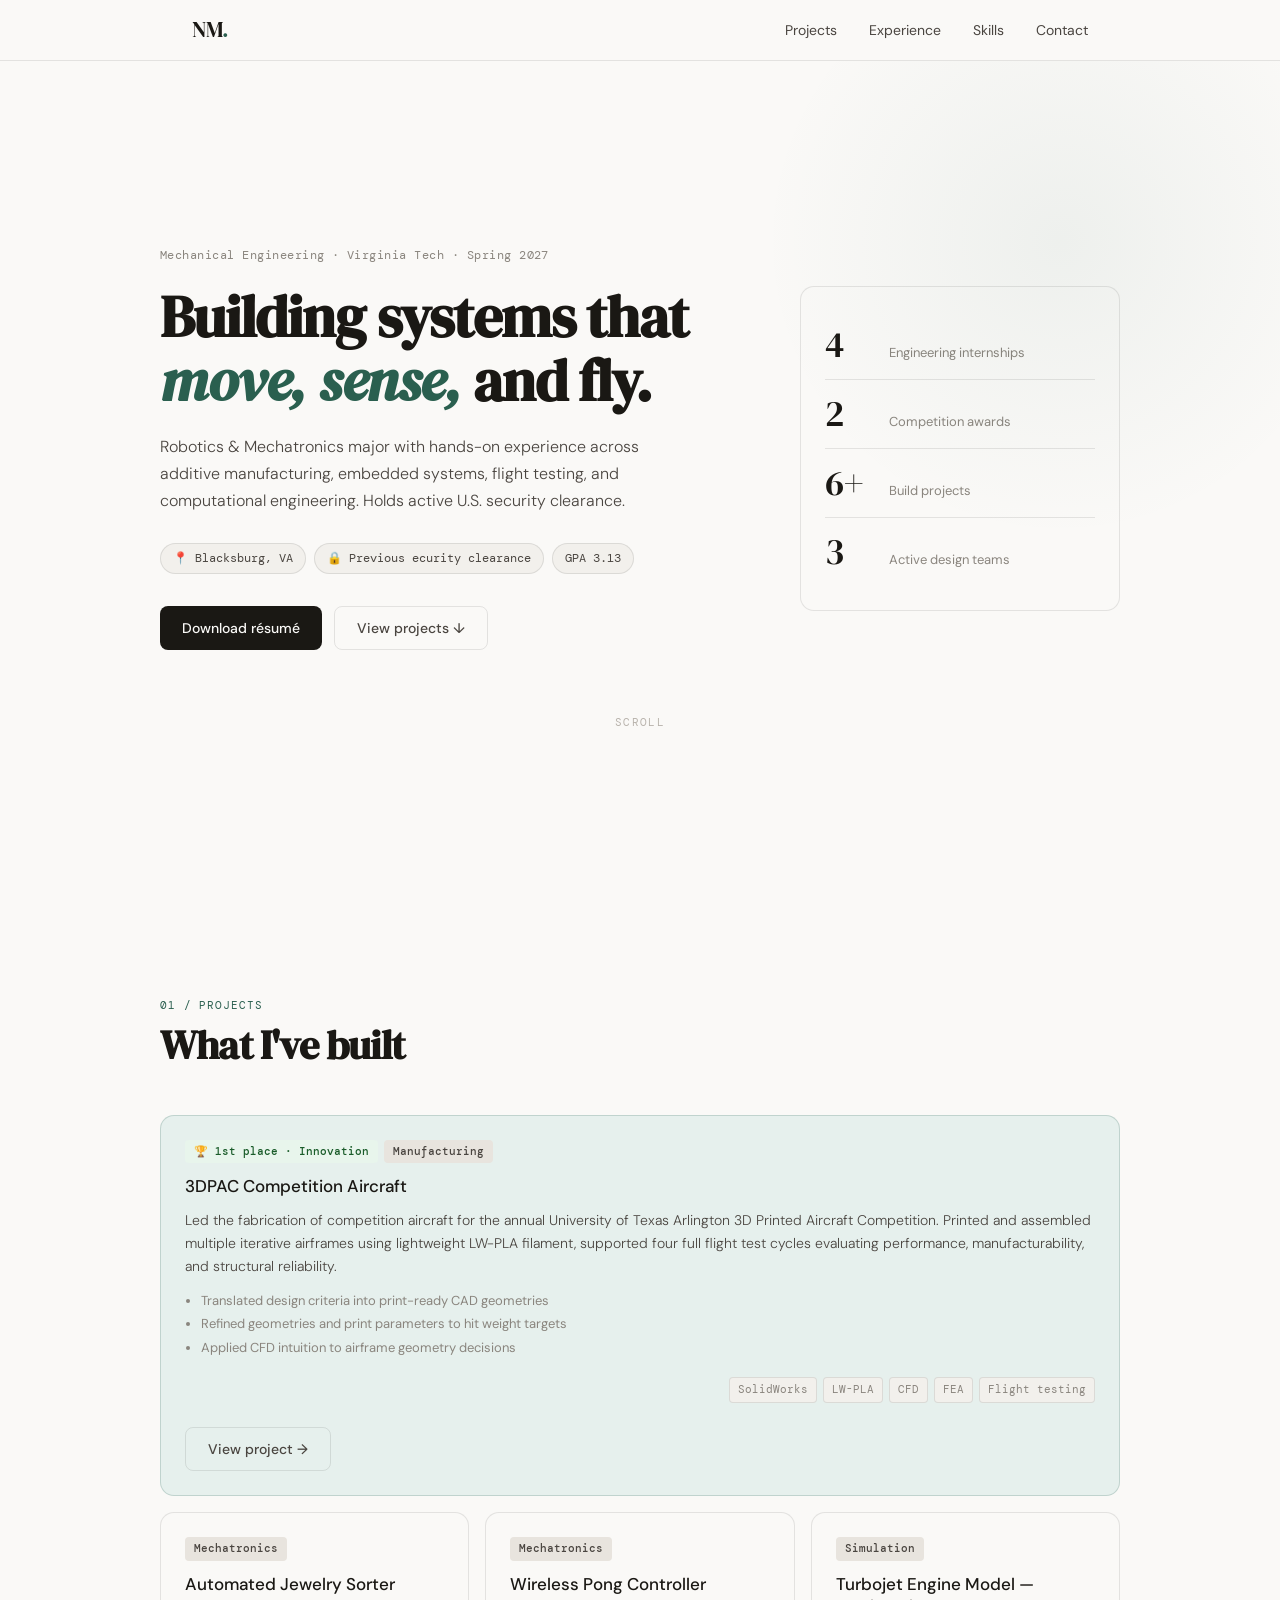
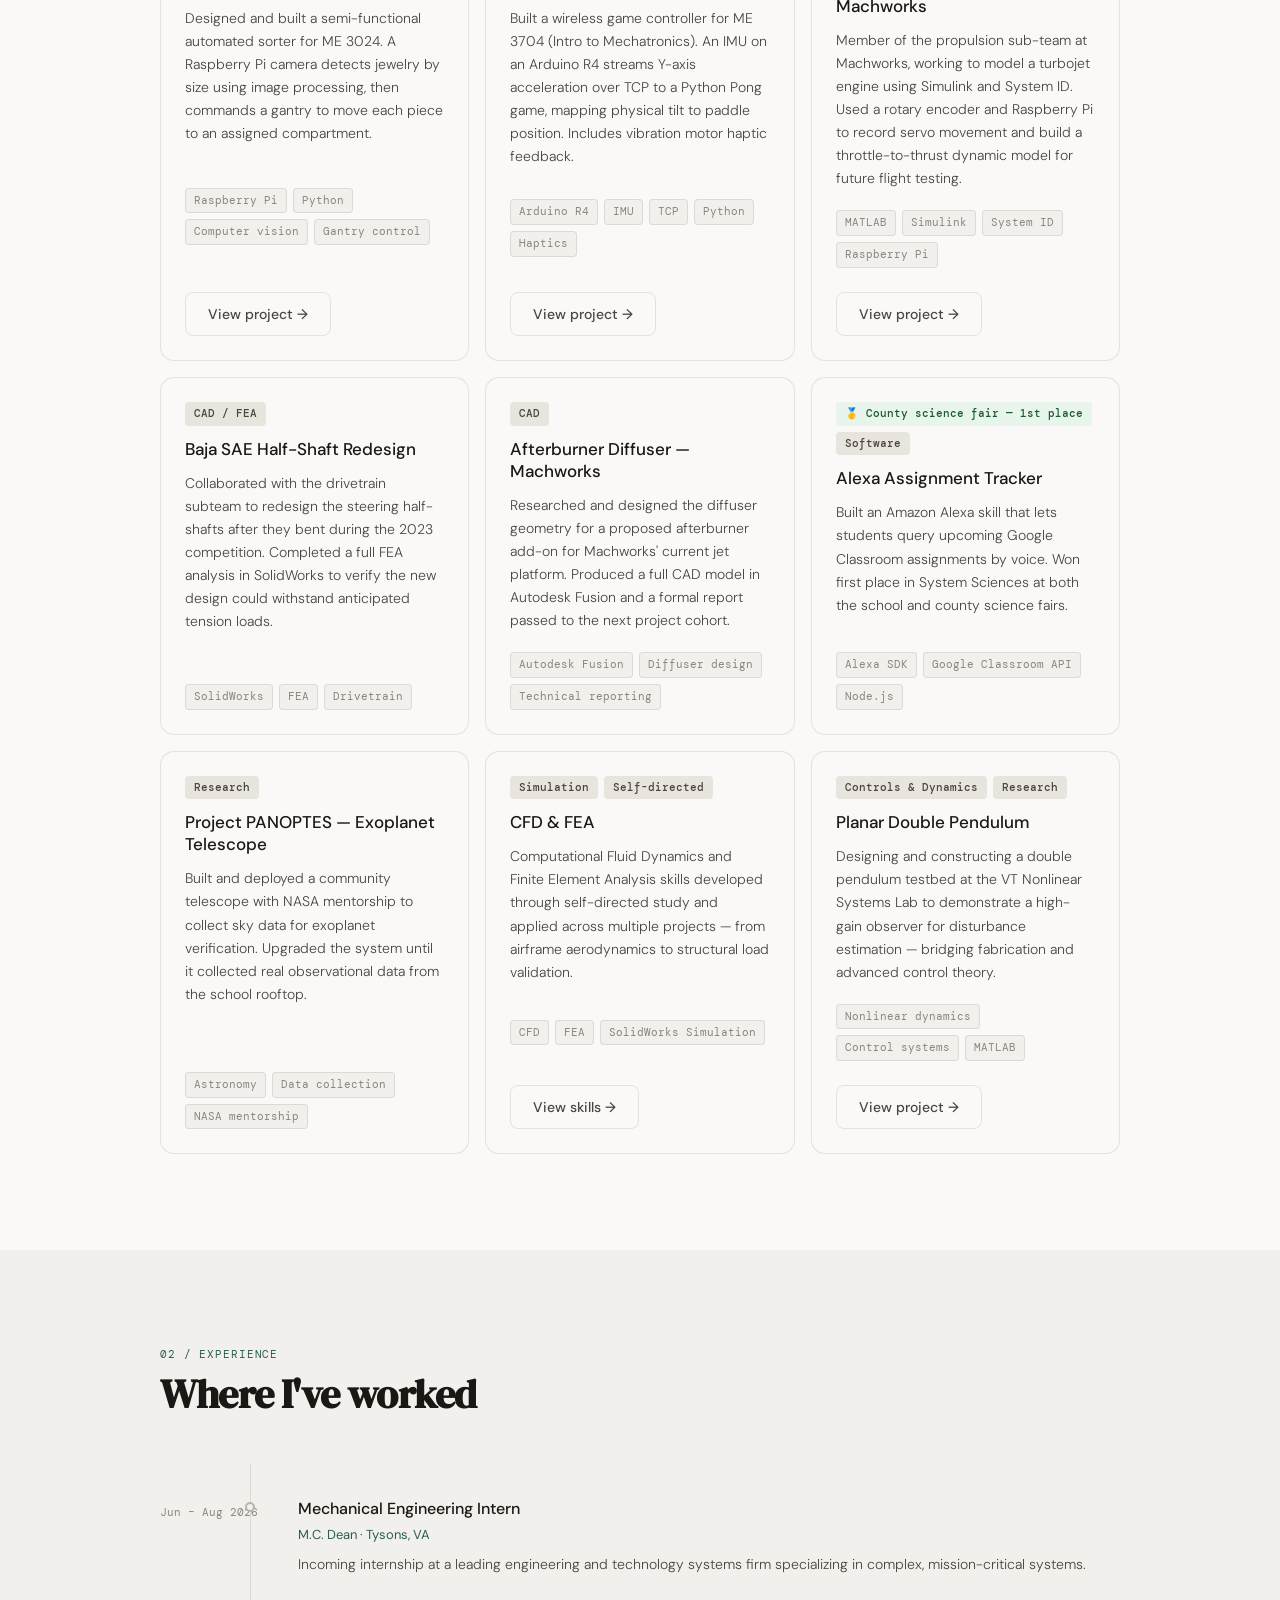
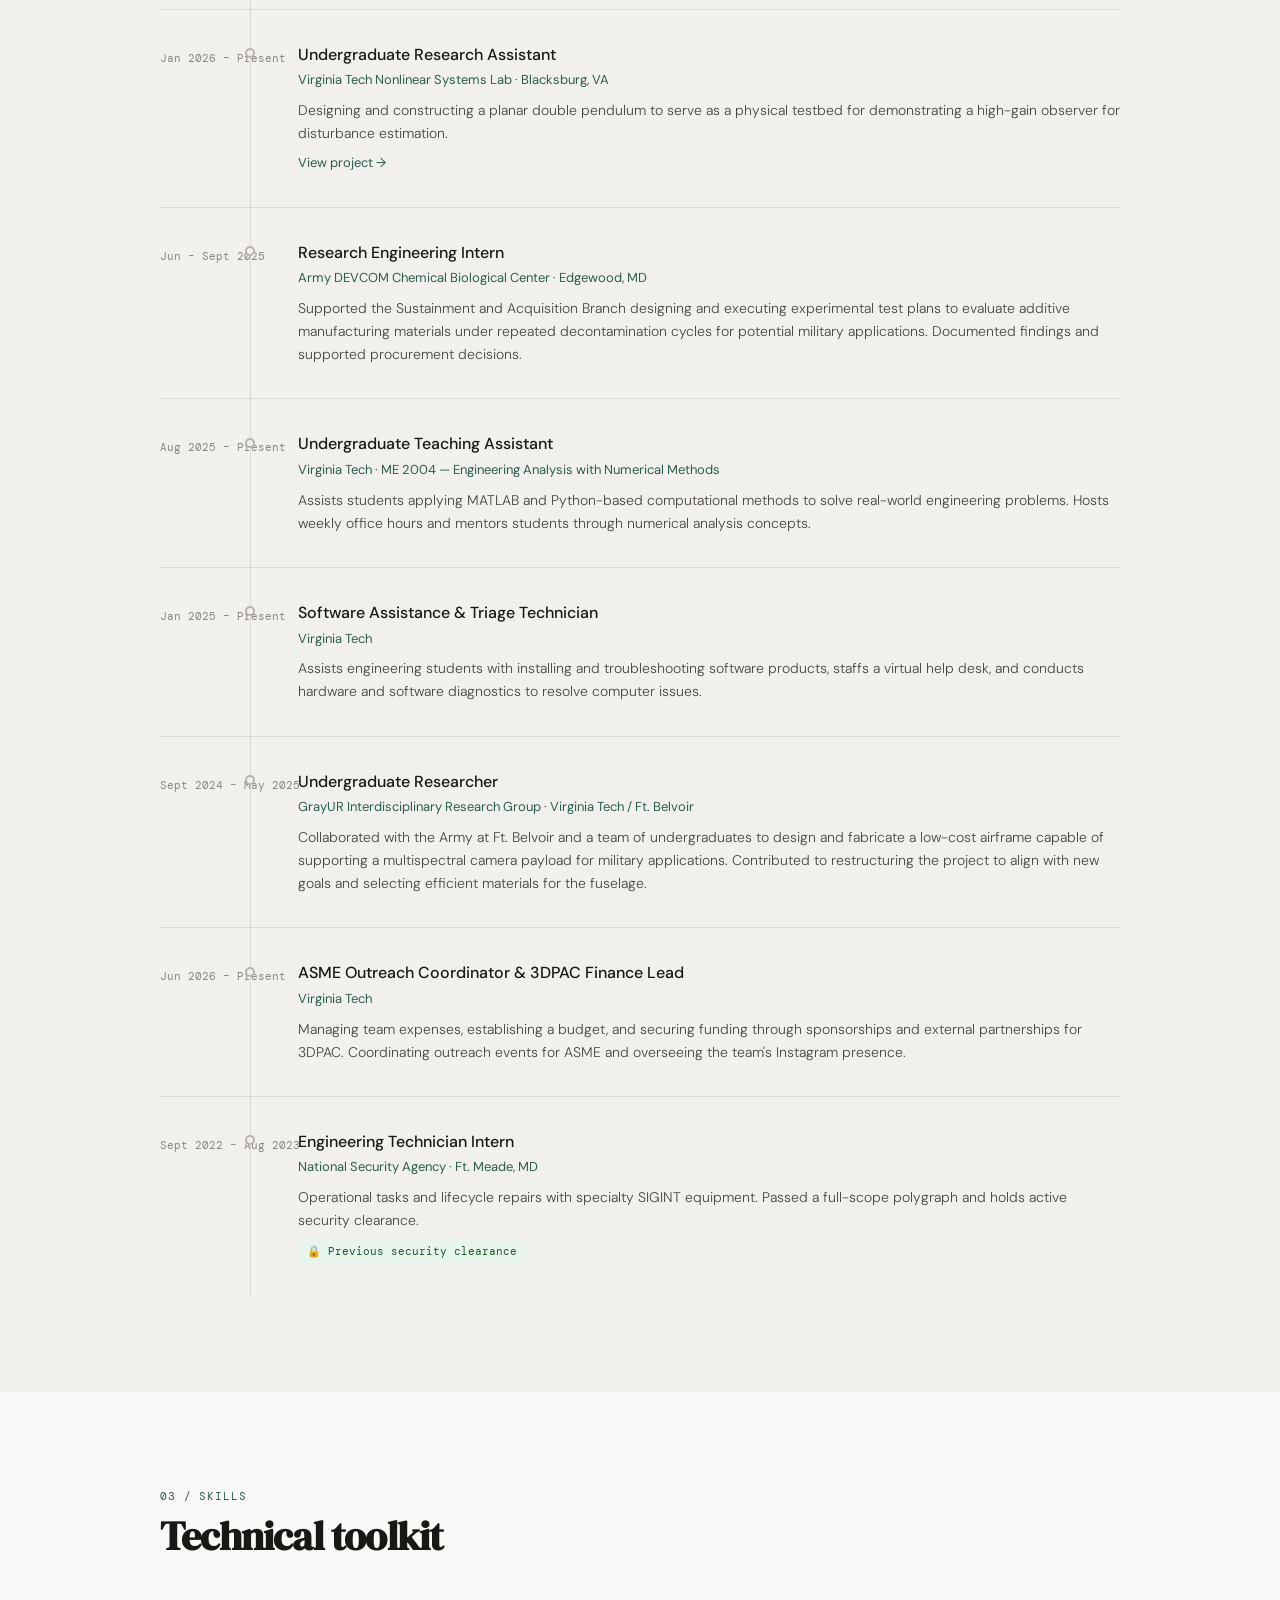
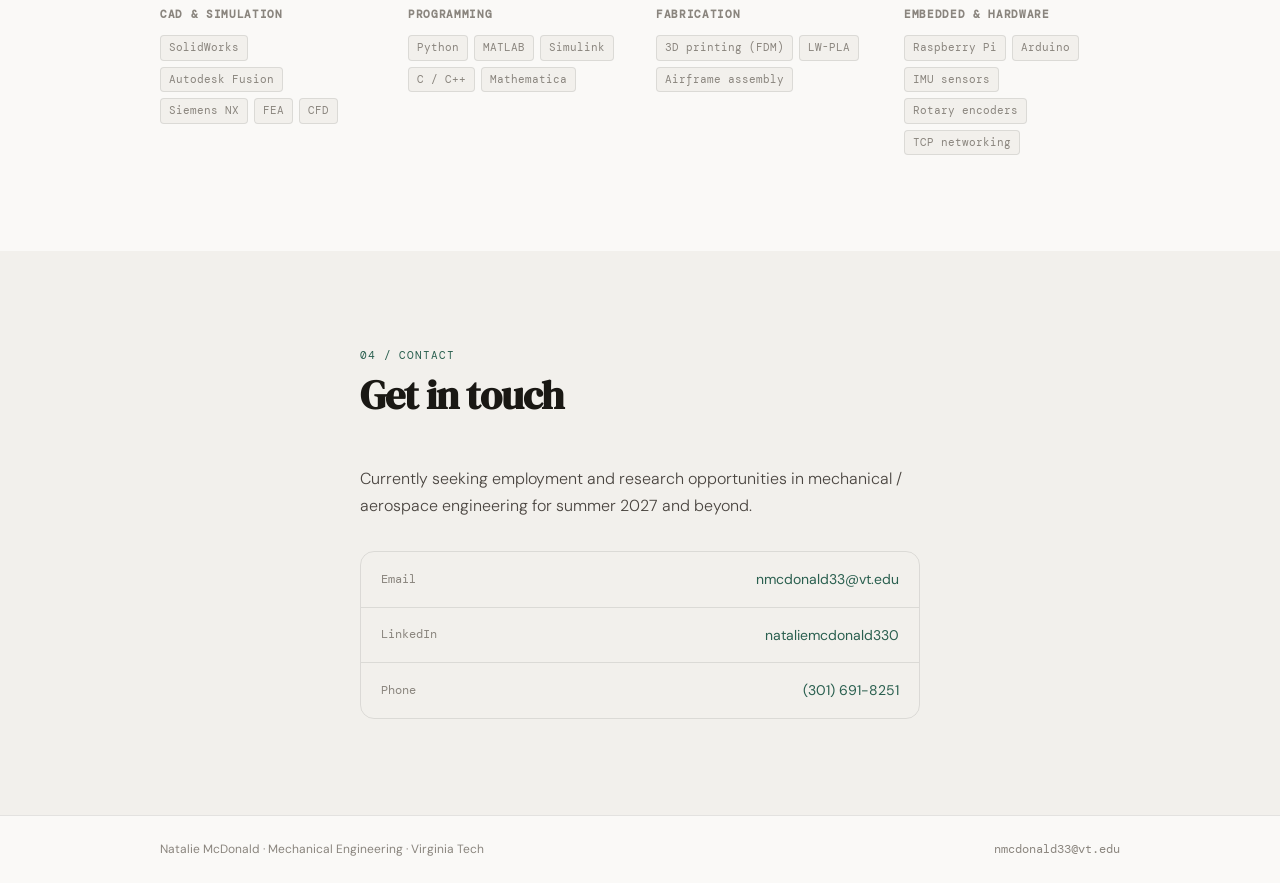
==== index.html @ d1370704 "Update index.html" ====
<!DOCTYPE html>
<html lang="en">
<head>
  <meta charset="UTF-8" />
  <meta name="viewport" content="width=device-width, initial-scale=1.0" />
  <title>Natalie McDonald — Mechanical Engineering</title>
  <meta name="description" content="Portfolio of Natalie McDonald, Mechanical Engineering student at Virginia Tech specializing in Robotics & Mechatronics." />
  <link rel="preconnect" href="https://fonts.googleapis.com" />
  <link rel="preconnect" href="https://fonts.gstatic.com" crossorigin />
  <link href="https://fonts.googleapis.com/css2?family=DM+Serif+Display&family=DM+Mono:wght@400;500&family=DM+Sans:ital,opsz,wght@0,9..40,300;0,9..40,400;0,9..40,500;1,9..40,300&display=swap" rel="stylesheet" />
  <link rel="stylesheet" href="style.css" />
</head>
<body>

  <!-- NAV -->
  <header class="nav">
    <div class="nav-inner">
      <a href="#" class="nav-logo">NM<span class="nav-logo-dot">.</span></a>
      <nav class="nav-links">
        <a href="#projects">Projects</a>
        <a href="#experience">Experience</a>
        <a href="#skills">Skills</a>
        <a href="#contact">Contact</a>
      </nav>
      <button class="nav-menu-btn" id="menuBtn" aria-label="Open menu">&#9776;</button>
    </div>
    <div class="nav-mobile" id="mobileMenu">
      <a href="#projects" onclick="closeMenu()">Projects</a>
      <a href="#experience" onclick="closeMenu()">Experience</a>
      <a href="#skills" onclick="closeMenu()">Skills</a>
      <a href="#contact" onclick="closeMenu()">Contact</a>
    </div>
  </header>

  <main>

    <!-- HERO -->
    <section class="hero">
      <div class="hero-inner">
        <div class="hero-text">
          <div class="hero-label">Mechanical Engineering · Virginia Tech · Spring 2027</div>
          <h1 class="hero-title">Building systems that <em>move, sense,</em> and fly.</h1>
          <p class="hero-sub">
            Robotics &amp; Mechatronics major with hands-on experience across additive manufacturing, embedded systems, flight testing, and computational engineering. Holds active U.S. security clearance.
          </p>
          <div class="hero-pills">
            <span class="pill">📍 Blacksburg, VA</span>
            <span class="pill">🔒 Previous ecurity clearance</span>
            <span class="pill">GPA 3.13</span>
          </div>
          <div class="hero-actions">
            <a href="resume.pdf" class="btn btn-primary" download>Download résumé</a>
            <a href="#projects" class="btn btn-ghost">View projects ↓</a>
          </div>
        </div>
        <div class="hero-aside">
          <div class="hero-stat-card">
            <div class="stat-row">
              <span class="stat-num">4</span>
              <span class="stat-label">Engineering internships</span>
            </div>
            <div class="stat-row">
              <span class="stat-num">2</span>
              <span class="stat-label">Competition awards</span>
            </div>
            <div class="stat-row">
              <span class="stat-num">6+</span>
              <span class="stat-label">Build projects</span>
            </div>
            <div class="stat-row">
              <span class="stat-num">3</span>
              <span class="stat-label">Active design teams</span>
            </div>
          </div>
        </div>
      </div>
      <div class="hero-scroll-hint" aria-hidden="true">scroll</div>
    </section>

    <!-- PROJECTS -->
    <section class="section" id="projects">
      <div class="section-inner">
        <div class="section-header">
          <span class="section-tag">01 / Projects</span>
          <h2 class="section-title">What I've built</h2>
        </div>

        <div class="proj-grid">

          <!-- FEATURED -->
          <article class="proj-card proj-featured">
            <div class="proj-card-top">
              <div class="proj-badges">
                <span class="badge badge-win">🏆 1st place · Innovation</span>
                <span class="badge badge-cat">Manufacturing</span>
              </div>
              <h3 class="proj-title">3DPAC Competition Aircraft</h3>
              <p class="proj-desc">
                Led the fabrication of competition aircraft for the annual University of Texas Arlington 3D Printed Aircraft Competition. Printed and assembled multiple iterative airframes using lightweight LW-PLA filament, supported four full flight test cycles evaluating performance, manufacturability, and structural reliability.
              </p>
              <ul class="proj-details">
                <li>Translated design criteria into print-ready CAD geometries</li>
                <li>Refined geometries and print parameters to hit weight targets</li>
                <li>Applied CFD intuition to airframe geometry decisions</li>
              </ul>
            </div>
            <div class="proj-tags">
              <span class="tag">SolidWorks</span>
              <span class="tag">LW-PLA</span>
              <span class="tag">CFD</span>
              <span class="tag">FEA</span>
              <span class="tag">Flight testing</span>
            </div>
            <a href="projects/3dpac.html" class="btn btn-ghost" style="align-self:flex-start;margin-top:0.25rem">View project →</a>
          </article>

          <article class="proj-card">
            <div class="proj-card-top">
              <div class="proj-badges">
                <span class="badge badge-cat">Mechatronics</span>
              </div>
              <h3 class="proj-title">Automated Jewelry Sorter</h3>
              <p class="proj-desc">
                Designed and built a semi-functional automated sorter for ME 3024. A Raspberry Pi camera detects jewelry by size using image processing, then commands a gantry to move each piece to an assigned compartment.
              </p>
            </div>
            <div class="proj-tags">
              <span class="tag">Raspberry Pi</span>
              <span class="tag">Python</span>
              <span class="tag">Computer vision</span>
              <span class="tag">Gantry control</span>
            </div>
            <a href="projects/jewelry-sorter.html" class="btn btn-ghost" style="align-self:flex-start;margin-top:0.25rem">View project →</a>
          </article>

          <article class="proj-card">
            <div class="proj-card-top">
              <div class="proj-badges">
                <span class="badge badge-cat">Mechatronics</span>
              </div>
              <h3 class="proj-title">Wireless Pong Controller</h3>
              <p class="proj-desc">
                Built a wireless game controller for ME 3704 (Intro to Mechatronics). An IMU on an Arduino R4 streams Y-axis acceleration over TCP to a Python Pong game, mapping physical tilt to paddle position. Includes vibration motor haptic feedback.
              </p>
            </div>
            <div class="proj-tags">
              <span class="tag">Arduino R4</span>
              <span class="tag">IMU</span>
              <span class="tag">TCP</span>
              <span class="tag">Python</span>
              <span class="tag">Haptics</span>
            </div>
            <a href="projects/wii-controller.html" class="btn btn-ghost" style="align-self:flex-start;margin-top:0.25rem">View project →</a>
          </article>

          <article class="proj-card">
            <div class="proj-card-top">
              <div class="proj-badges">
                <span class="badge badge-cat">Simulation</span>
              </div>
              <h3 class="proj-title">Turbojet Engine Model — Machworks</h3>
              <p class="proj-desc">
                Member of the propulsion sub-team at Machworks, working to model a turbojet engine using Simulink and System ID. Used a rotary encoder and Raspberry Pi to record servo movement and build a throttle-to-thrust dynamic model for future flight testing.
              </p>
            </div>
            <div class="proj-tags">
              <span class="tag">MATLAB</span>
              <span class="tag">Simulink</span>
              <span class="tag">System ID</span>
              <span class="tag">Raspberry Pi</span>
            </div>
            <a href="projects/machworks.html" class="btn btn-ghost" style="align-self:flex-start;margin-top:0.25rem">View project →</a>
          </article>

          <article class="proj-card">
            <div class="proj-card-top">
              <div class="proj-badges">
                <span class="badge badge-cat">CAD / FEA</span>
              </div>
              <h3 class="proj-title">Baja SAE Half-Shaft Redesign</h3>
              <p class="proj-desc">
                Collaborated with the drivetrain subteam to redesign the steering half-shafts after they bent during the 2023 competition. Completed a full FEA analysis in SolidWorks to verify the new design could withstand anticipated tension loads.
              </p>
            </div>
            <div class="proj-tags">
              <span class="tag">SolidWorks</span>
              <span class="tag">FEA</span>
              <span class="tag">Drivetrain</span>
            </div>
          </article>

          <article class="proj-card">
            <div class="proj-card-top">
              <div class="proj-badges">
                <span class="badge badge-cat">CAD</span>
              </div>
              <h3 class="proj-title">Afterburner Diffuser — Machworks</h3>
              <p class="proj-desc">
                Researched and designed the diffuser geometry for a proposed afterburner add-on for Machworks' current jet platform. Produced a full CAD model in Autodesk Fusion and a formal report passed to the next project cohort.
              </p>
            </div>
            <div class="proj-tags">
              <span class="tag">Autodesk Fusion</span>
              <span class="tag">Diffuser design</span>
              <span class="tag">Technical reporting</span>
            </div>
          </article>

          <article class="proj-card">
            <div class="proj-card-top">
              <div class="proj-badges">
                <span class="badge badge-win">🥇 County science fair — 1st place</span>
                <span class="badge badge-cat">Software</span>
              </div>
              <h3 class="proj-title">Alexa Assignment Tracker</h3>
              <p class="proj-desc">
                Built an Amazon Alexa skill that lets students query upcoming Google Classroom assignments by voice. Won first place in System Sciences at both the school and county science fairs.
              </p>
            </div>
            <div class="proj-tags">
              <span class="tag">Alexa SDK</span>
              <span class="tag">Google Classroom API</span>
              <span class="tag">Node.js</span>
            </div>
          </article>

          <article class="proj-card">
            <div class="proj-card-top">
              <div class="proj-badges">
                <span class="badge badge-cat">Research</span>
              </div>
              <h3 class="proj-title">Project PANOPTES — Exoplanet Telescope</h3>
              <p class="proj-desc">
                Built and deployed a community telescope with NASA mentorship to collect sky data for exoplanet verification. Upgraded the system until it collected real observational data from the school rooftop.
              </p>
            </div>
            <div class="proj-tags">
              <span class="tag">Astronomy</span>
              <span class="tag">Data collection</span>
              <span class="tag">NASA mentorship</span>
            </div>
          </article>

          <article class="proj-card">
            <div class="proj-card-top">
              <div class="proj-badges">
                <span class="badge badge-cat">Simulation</span>
                <span class="badge badge-cat">Self-directed</span>
              </div>
              <h3 class="proj-title">CFD & FEA</h3>
              <p class="proj-desc">
                Computational Fluid Dynamics and Finite Element Analysis skills developed through self-directed study and applied across multiple projects — from airframe aerodynamics to structural load validation.
              </p>
            </div>
            <div class="proj-tags">
              <span class="tag">CFD</span>
              <span class="tag">FEA</span>
              <span class="tag">SolidWorks Simulation</span>
            </div>
            <a href="projects/cfd-fea.html" class="btn btn-ghost" style="align-self:flex-start;margin-top:0.25rem">View skills →</a>
          </article>

          <article class="proj-card">
            <div class="proj-card-top">
              <div class="proj-badges">
                <span class="badge badge-cat">Controls & Dynamics</span>
                <span class="badge badge-cat">Research</span>
              </div>
              <h3 class="proj-title">Planar Double Pendulum</h3>
              <p class="proj-desc">
                Designing and constructing a double pendulum testbed at the VT Nonlinear Systems Lab to demonstrate a high-gain observer for disturbance estimation — bridging fabrication and advanced control theory.
              </p>
            </div>
            <div class="proj-tags">
              <span class="tag">Nonlinear dynamics</span>
              <span class="tag">Control systems</span>
              <span class="tag">MATLAB</span>
            </div>
            <a href="projects/double-pendulum.html" class="btn btn-ghost" style="align-self:flex-start;margin-top:0.25rem">View project →</a>
          </article>

        </div>
      </div>
    </section>

    <!-- EXPERIENCE -->
    <section class="section section-alt" id="experience">
      <div class="section-inner">
        <div class="section-header">
          <span class="section-tag">02 / Experience</span>
          <h2 class="section-title">Where I've worked</h2>
        </div>

        <div class="exp-list">

          <div class="exp-item">
            <div class="exp-meta">
              <span class="exp-date">Jun – Aug 2026</span>
            </div>
            <div class="exp-body">
              <div class="exp-header">
                <h3 class="exp-role">Mechanical Engineering Intern</h3>
                <span class="exp-org">M.C. Dean · Tysons, VA</span>
              </div>
              <p class="exp-desc">Incoming internship at a leading engineering and technology systems firm specializing in complex, mission-critical systems.</p>
            </div>
          </div>

          <div class="exp-item">
            <div class="exp-meta">
              <span class="exp-date">Jan 2026 – Present</span>
            </div>
            <div class="exp-body">
              <div class="exp-header">
                <h3 class="exp-role">Undergraduate Research Assistant</h3>
                <span class="exp-org">Virginia Tech Nonlinear Systems Lab · Blacksburg, VA</span>
              </div>
              <p class="exp-desc">Designing and constructing a planar double pendulum to serve as a physical testbed for demonstrating a high-gain observer for disturbance estimation.</p>
              <a href="projects/double-pendulum.html" style="display:inline-block;margin-top:0.5rem;font-size:13px;color:var(--accent)">View project →</a>
            </div>
          </div>

          <div class="exp-item">
            <div class="exp-meta">
              <span class="exp-date">Jun – Sept 2025</span>
            </div>
            <div class="exp-body">
              <div class="exp-header">
                <h3 class="exp-role">Research Engineering Intern</h3>
                <span class="exp-org">Army DEVCOM Chemical Biological Center · Edgewood, MD</span>
              </div>
              <p class="exp-desc">Supported the Sustainment and Acquisition Branch designing and executing experimental test plans to evaluate additive manufacturing materials under repeated decontamination cycles for potential military applications. Documented findings and supported procurement decisions.</p>
            </div>
          </div>

          <div class="exp-item">
            <div class="exp-meta">
              <span class="exp-date">Aug 2025 – Present</span>
            </div>
            <div class="exp-body">
              <div class="exp-header">
                <h3 class="exp-role">Undergraduate Teaching Assistant</h3>
                <span class="exp-org">Virginia Tech · ME 2004 — Engineering Analysis with Numerical Methods</span>
              </div>
              <p class="exp-desc">Assists students applying MATLAB and Python-based computational methods to solve real-world engineering problems. Hosts weekly office hours and mentors students through numerical analysis concepts.</p>
            </div>
          </div>

          <div class="exp-item">
            <div class="exp-meta">
              <span class="exp-date">Jan 2025 – Present</span>
            </div>
            <div class="exp-body">
              <div class="exp-header">
                <h3 class="exp-role">Software Assistance & Triage Technician</h3>
                <span class="exp-org">Virginia Tech</span>
              </div>
              <p class="exp-desc">Assists engineering students with installing and troubleshooting software products, staffs a virtual help desk, and conducts hardware and software diagnostics to resolve computer issues.</p>
            </div>
          </div>

          <div class="exp-item">
            <div class="exp-meta">
              <span class="exp-date">Sept 2024 – May 2025</span>
            </div>
            <div class="exp-body">
              <div class="exp-header">
                <h3 class="exp-role">Undergraduate Researcher</h3>
                <span class="exp-org">GrayUR Interdisciplinary Research Group · Virginia Tech / Ft. Belvoir</span>
              </div>
              <p class="exp-desc">Collaborated with the Army at Ft. Belvoir and a team of undergraduates to design and fabricate a low-cost airframe capable of supporting a multispectral camera payload for military applications. Contributed to restructuring the project to align with new goals and selecting efficient materials for the fuselage.</p>
            </div>
          </div>

          <div class="exp-item">
            <div class="exp-meta">
              <span class="exp-date">Jun 2026 – Present</span>
            </div>
            <div class="exp-body">
              <div class="exp-header">
                <h3 class="exp-role">ASME Outreach Coordinator & 3DPAC Finance Lead</h3>
                <span class="exp-org">Virginia Tech</span>
              </div>
              <p class="exp-desc">Managing team expenses, establishing a budget, and securing funding through sponsorships and external partnerships for 3DPAC. Coordinating outreach events for ASME and overseeing the team's Instagram presence.</p>
            </div>
          </div>

          <div class="exp-item">
            <div class="exp-meta">
              <span class="exp-date">Sept 2022 – Aug 2023</span>
            </div>
            <div class="exp-body">
              <div class="exp-header">
                <h3 class="exp-role">Engineering Technician Intern</h3>
                <span class="exp-org">National Security Agency · Ft. Meade, MD</span>
              </div>
              <p class="exp-desc">Operational tasks and lifecycle repairs with specialty SIGINT equipment. Passed a full-scope polygraph and holds active security clearance.</p>
              <span class="exp-badge">🔒 Previous security clearance</span>
            </div>
          </div>

        </div>
      </div>
    </section>

    <!-- SKILLS -->
    <section class="section" id="skills">
      <div class="section-inner">
        <div class="section-header">
          <span class="section-tag">03 / Skills</span>
          <h2 class="section-title">Technical toolkit</h2>
        </div>

        <div class="skills-grid">
          <div class="skill-group">
            <h4 class="skill-group-label">CAD &amp; Simulation</h4>
            <div class="skill-tags">
              <span class="tag">SolidWorks</span>
              <span class="tag">Autodesk Fusion</span>
              <span class="tag">Siemens NX</span>
              <span class="tag">FEA</span>
              <span class="tag">CFD</span>
            </div>
          </div>
          <div class="skill-group">
            <h4 class="skill-group-label">Programming</h4>
            <div class="skill-tags">
              <span class="tag">Python</span>
              <span class="tag">MATLAB</span>
              <span class="tag">Simulink</span>
              <span class="tag">C / C++</span>
              <span class="tag">Mathematica</span>
            </div>
          </div>
          <div class="skill-group">
            <h4 class="skill-group-label">Fabrication</h4>
            <div class="skill-tags">
              <span class="tag">3D printing (FDM)</span>
              <span class="tag">LW-PLA</span>
              <span class="tag">Airframe assembly</span>
            </div>
          </div>
          <div class="skill-group">
            <h4 class="skill-group-label">Embedded &amp; Hardware</h4>
            <div class="skill-tags">
              <span class="tag">Raspberry Pi</span>
              <span class="tag">Arduino</span>
              <span class="tag">IMU sensors</span>
              <span class="tag">Rotary encoders</span>
              <span class="tag">TCP networking</span>
            </div>
          </div>
        </div>
      </div>
    </section>

    <!-- CONTACT -->
    <section class="section section-alt" id="contact">
      <div class="section-inner contact-inner">
        <div class="section-header">
          <span class="section-tag">04 / Contact</span>
          <h2 class="section-title">Get in touch</h2>
        </div>
        <p class="contact-sub">Currently seeking employment and research opportunities in mechanical / aerospace engineering for summer 2027 and beyond.</p>
        <div class="contact-links">
          <a href="mailto:nmcdonald33@vt.edu" class="contact-link">
            <span class="contact-link-label">Email</span>
            <span class="contact-link-val">nmcdonald33@vt.edu</span>
          </a>
          <a href="https://linkedin.com/in/nataliemcdonald330" target="_blank" rel="noopener" class="contact-link">
            <span class="contact-link-label">LinkedIn</span>
            <span class="contact-link-val">nataliemcdonald330</span>
          </a>
          <a href="tel:3016918251" class="contact-link">
            <span class="contact-link-label">Phone</span>
            <span class="contact-link-val">(301) 691-8251</span>
          </a>
        </div>
      </div>
    </section>

  </main>

  <footer class="footer">
    <div class="footer-inner">
      <span>Natalie McDonald · Mechanical Engineering · Virginia Tech</span>
      <span class="footer-mono">nmcdonald33@vt.edu</span>
    </div>
  </footer>

  <script src="script.js"></script>
</body>
</html>
---- style.css ----
/* ─── Reset & Base ─── */
*, *::before, *::after { box-sizing: border-box; margin: 0; padding: 0; }

:root {
  --ink: #1a1814;
  --ink-2: #4a4540;
  --ink-3: #8a857e;
  --ink-4: #b8b3ac;
  --paper: #faf9f7;
  --paper-2: #f2f0ec;
  --paper-3: #e8e4de;
  --accent: #2a5f4f;
  --accent-light: #e6f0ed;
  --accent-2: #c8824a;
  --accent-2-light: #faf0e8;
  --win: #1a5c2a;
  --win-bg: #e8f5ec;
  --border: rgba(26,24,20,0.1);
  --radius: 8px;
  --radius-lg: 14px;
  --font-serif: 'DM Serif Display', Georgia, serif;
  --font-sans: 'DM Sans', system-ui, sans-serif;
  --font-mono: 'DM Mono', 'Courier New', monospace;
  --nav-h: 60px;
  --max: 960px;
  --transition: 0.2s ease;
}

html { scroll-behavior: smooth; }

body {
  font-family: var(--font-sans);
  background: var(--paper);
  color: var(--ink);
  font-size: 16px;
  line-height: 1.6;
  -webkit-font-smoothing: antialiased;
}

a { color: inherit; text-decoration: none; }
em { font-style: italic; }

/* ─── Nav ─── */
.nav {
  position: sticky;
  top: 0;
  z-index: 100;
  background: rgba(250,249,247,0.92);
  backdrop-filter: blur(12px);
  border-bottom: 1px solid var(--border);
}

.nav-inner {
  max-width: var(--max);
  margin: 0 auto;
  padding: 0 2rem;
  height: var(--nav-h);
  display: flex;
  align-items: center;
  justify-content: space-between;
}

.nav-logo {
  font-family: var(--font-serif);
  font-size: 22px;
  color: var(--ink);
  letter-spacing: -0.02em;
}

.nav-logo-dot { color: var(--accent); }

.nav-links {
  display: flex;
  gap: 2rem;
}

.nav-links a {
  font-size: 14px;
  font-weight: 400;
  color: var(--ink-2);
  transition: color var(--transition);
}

.nav-links a:hover { color: var(--accent); }

.nav-menu-btn {
  display: none;
  background: none;
  border: none;
  font-size: 20px;
  cursor: pointer;
  color: var(--ink);
  padding: 4px;
}

.nav-mobile {
  display: none;
  flex-direction: column;
  padding: 1rem 2rem;
  border-top: 1px solid var(--border);
  background: var(--paper);
}

.nav-mobile a {
  font-size: 15px;
  padding: 0.6rem 0;
  color: var(--ink-2);
  border-bottom: 1px solid var(--border);
}

.nav-mobile a:last-child { border-bottom: none; }

.nav-mobile.open { display: flex; }

/* ─── Hero ─── */
.hero {
  min-height: calc(100vh - var(--nav-h));
  display: flex;
  flex-direction: column;
  justify-content: center;
  padding: 5rem 2rem 4rem;
  position: relative;
  overflow: hidden;
}

.hero::before {
  content: '';
  position: absolute;
  top: -120px;
  right: -80px;
  width: 600px;
  height: 600px;
  background: radial-gradient(circle, rgba(42,95,79,0.06) 0%, transparent 70%);
  pointer-events: none;
}

.hero-inner {
  max-width: var(--max);
  margin: 0 auto;
  width: 100%;
  display: grid;
  grid-template-columns: 1fr 320px;
  gap: 4rem;
  align-items: center;
}

.hero-label {
  font-family: var(--font-mono);
  font-size: 12px;
  color: var(--ink-3);
  letter-spacing: 0.04em;
  margin-bottom: 1.25rem;
}

.hero-title {
  font-family: var(--font-serif);
  font-size: clamp(36px, 5vw, 58px);
  line-height: 1.1;
  letter-spacing: -0.02em;
  color: var(--ink);
  margin-bottom: 1.25rem;
}

.hero-title em {
  color: var(--accent);
  font-style: italic;
}

.hero-sub {
  font-size: 16px;
  color: var(--ink-2);
  line-height: 1.7;
  max-width: 520px;
  margin-bottom: 1.75rem;
  font-weight: 300;
}

.hero-pills {
  display: flex;
  flex-wrap: wrap;
  gap: 8px;
  margin-bottom: 2rem;
}

.pill {
  font-family: var(--font-mono);
  font-size: 12px;
  padding: 5px 12px;
  border-radius: 999px;
  background: var(--paper-2);
  border: 1px solid var(--border);
  color: var(--ink-2);
}

.hero-actions {
  display: flex;
  gap: 12px;
  flex-wrap: wrap;
}

.btn {
  display: inline-flex;
  align-items: center;
  gap: 6px;
  font-family: var(--font-sans);
  font-size: 14px;
  font-weight: 500;
  padding: 10px 22px;
  border-radius: var(--radius);
  cursor: pointer;
  transition: all var(--transition);
  border: none;
}

.btn-primary {
  background: var(--ink);
  color: var(--paper);
}

.btn-primary:hover {
  background: var(--ink-2);
  transform: translateY(-1px);
}

.btn-ghost {
  background: transparent;
  color: var(--ink-2);
  border: 1px solid var(--border);
}

.btn-ghost:hover {
  background: var(--paper-2);
  border-color: var(--ink-4);
}

/* Stat card */
.hero-stat-card {
  background: var(--paper);
  border: 1px solid var(--border);
  border-radius: var(--radius-lg);
  padding: 1.5rem;
  display: flex;
  flex-direction: column;
  gap: 0;
}

.stat-row {
  display: flex;
  align-items: baseline;
  gap: 12px;
  padding: 1rem 0;
  border-bottom: 1px solid var(--border);
}

.stat-row:last-child { border-bottom: none; }

.stat-num {
  font-family: var(--font-serif);
  font-size: 36px;
  color: var(--ink);
  line-height: 1;
  min-width: 52px;
}

.stat-label {
  font-size: 13px;
  color: var(--ink-3);
  line-height: 1.3;
}

.hero-scroll-hint {
  font-family: var(--font-mono);
  font-size: 11px;
  color: var(--ink-4);
  letter-spacing: 0.12em;
  text-transform: uppercase;
  text-align: center;
  margin-top: 4rem;
  animation: bounce 2s infinite;
}

@keyframes bounce {
  0%, 100% { transform: translateY(0); }
  50% { transform: translateY(4px); }
}

/* ─── Section ─── */
.section { padding: 6rem 2rem; }
.section-alt { background: var(--paper-2); }

.section-inner {
  max-width: var(--max);
  margin: 0 auto;
}

.section-header {
  margin-bottom: 3rem;
}

.section-tag {
  font-family: var(--font-mono);
  font-size: 11px;
  color: var(--accent);
  letter-spacing: 0.08em;
  text-transform: uppercase;
  display: block;
  margin-bottom: 0.5rem;
}

.section-title {
  font-family: var(--font-serif);
  font-size: clamp(28px, 3.5vw, 40px);
  letter-spacing: -0.02em;
  color: var(--ink);
  line-height: 1.1;
}

/* ─── Projects ─── */
.proj-grid {
  display: grid;
  grid-template-columns: repeat(auto-fill, minmax(280px, 1fr));
  gap: 16px;
}

.proj-featured {
  grid-column: 1 / -1;
  display: grid;
  grid-template-columns: 1fr auto;
  align-items: end;
  gap: 2rem;
}

.proj-card {
  background: var(--paper);
  border: 1px solid var(--border);
  border-radius: var(--radius-lg);
  padding: 1.5rem;
  display: flex;
  flex-direction: column;
  justify-content: space-between;
  gap: 1.25rem;
  transition: border-color var(--transition), transform var(--transition);
}

.proj-card:hover {
  border-color: var(--ink-4);
  transform: translateY(-2px);
}

.proj-featured {
  background: var(--accent-light);
  border-color: rgba(42,95,79,0.2);
}

.proj-featured:hover {
  border-color: var(--accent);
}

.proj-card-top { display: flex; flex-direction: column; gap: 0.75rem; }

.proj-badges {
  display: flex;
  flex-wrap: wrap;
  gap: 6px;
}

.badge {
  font-family: var(--font-mono);
  font-size: 11px;
  padding: 3px 9px;
  border-radius: 4px;
  font-weight: 500;
}

.badge-win {
  background: var(--win-bg);
  color: var(--win);
}

.badge-cat {
  background: var(--paper-3);
  color: var(--ink-2);
}

.proj-title {
  font-size: 17px;
  font-weight: 500;
  color: var(--ink);
  line-height: 1.3;
}

.proj-desc {
  font-size: 14px;
  color: var(--ink-2);
  line-height: 1.65;
  font-weight: 300;
}

.proj-details {
  margin-left: 1rem;
  display: flex;
  flex-direction: column;
  gap: 4px;
}

.proj-details li {
  font-size: 13px;
  color: var(--ink-3);
  line-height: 1.5;
}

.proj-tags {
  display: flex;
  flex-wrap: wrap;
  gap: 6px;
}

.tag {
  font-family: var(--font-mono);
  font-size: 11px;
  padding: 3px 8px;
  border-radius: 4px;
  background: var(--paper-2);
  color: var(--ink-3);
  border: 1px solid var(--border);
}

/* ─── Experience ─── */
.exp-list {
  display: flex;
  flex-direction: column;
  position: relative;
}

.exp-list::before {
  content: '';
  position: absolute;
  left: 90px;
  top: 0;
  bottom: 0;
  width: 1px;
  background: var(--border);
}

.exp-item {
  display: grid;
  grid-template-columns: 90px 1fr;
  gap: 2rem;
  padding: 2rem 0;
  border-bottom: 1px solid var(--border);
  position: relative;
}

.exp-item:last-child { border-bottom: none; }

.exp-item::after {
  content: '';
  position: absolute;
  left: 85px;
  top: 2.4rem;
  width: 10px;
  height: 10px;
  border-radius: 50%;
  background: var(--paper-2);
  border: 2px solid var(--ink-4);
  z-index: 1;
}

.exp-meta {
  padding-top: 2px;
}

.exp-date {
  font-family: var(--font-mono);
  font-size: 11px;
  color: var(--ink-3);
  white-space: nowrap;
}

.exp-body { padding-left: 1rem; }

.exp-header {
  display: flex;
  flex-direction: column;
  gap: 3px;
  margin-bottom: 0.5rem;
}

.exp-role {
  font-size: 16px;
  font-weight: 500;
  color: var(--ink);
}

.exp-org {
  font-size: 13px;
  color: var(--accent);
  font-weight: 400;
}

.exp-desc {
  font-size: 14px;
  color: var(--ink-2);
  line-height: 1.65;
  font-weight: 300;
}

.exp-badge {
  display: inline-block;
  margin-top: 8px;
  font-family: var(--font-mono);
  font-size: 11px;
  padding: 3px 9px;
  border-radius: 4px;
  background: var(--win-bg);
  color: var(--win);
}

/* ─── Skills ─── */
.skills-grid {
  display: grid;
  grid-template-columns: repeat(auto-fit, minmax(200px, 1fr));
  gap: 2rem;
}

.skill-group-label {
  font-family: var(--font-mono);
  font-size: 11px;
  color: var(--ink-3);
  letter-spacing: 0.06em;
  text-transform: uppercase;
  margin-bottom: 0.75rem;
}

.skill-tags {
  display: flex;
  flex-wrap: wrap;
  gap: 6px;
}

/* ─── Contact ─── */
.contact-inner { max-width: 560px; }

.contact-sub {
  font-size: 16px;
  color: var(--ink-2);
  line-height: 1.7;
  font-weight: 300;
  margin-bottom: 2rem;
}

.contact-links {
  display: flex;
  flex-direction: column;
  gap: 0;
  border: 1px solid var(--border);
  border-radius: var(--radius-lg);
  overflow: hidden;
}

.contact-link {
  display: flex;
  align-items: center;
  justify-content: space-between;
  padding: 1rem 1.25rem;
  border-bottom: 1px solid var(--border);
  transition: background var(--transition);
}

.contact-link:last-child { border-bottom: none; }

.contact-link:hover { background: var(--paper-2); }

.contact-link-label {
  font-family: var(--font-mono);
  font-size: 12px;
  color: var(--ink-3);
}

.contact-link-val {
  font-size: 14px;
  color: var(--accent);
}

/* ─── Footer ─── */
.footer {
  padding: 1.5rem 2rem;
  border-top: 1px solid var(--border);
}

.footer-inner {
  max-width: var(--max);
  margin: 0 auto;
  display: flex;
  justify-content: space-between;
  align-items: center;
  flex-wrap: wrap;
  gap: 0.5rem;
  font-size: 12px;
  color: var(--ink-3);
}

.footer-mono {
  font-family: var(--font-mono);
}

/* ─── Animations ─── */
.fade-in {
  opacity: 0;
  transform: translateY(16px);
  transition: opacity 0.5s ease, transform 0.5s ease;
}

.fade-in.visible {
  opacity: 1;
  transform: none;
}

/* ─── Print ─── */
@media print {
  .nav, .hero-scroll-hint, .btn, .hero-actions { display: none !important; }
  .hero { min-height: auto; padding: 2rem 0; }
  .hero::before { display: none; }
  .hero-inner { grid-template-columns: 1fr; gap: 1rem; }
  .hero-stat-card { display: none; }
  .section, .section-alt { padding: 2rem 0; background: white !important; }
  .proj-card, .proj-featured { break-inside: avoid; }
  .exp-list::before { display: none; }
  * { color: black !important; border-color: #ddd !important; }
  body { font-size: 12px; }
}

/* ─── Responsive ─── */
@media (max-width: 720px) {
  .nav-links { display: none; }
  .nav-menu-btn { display: block; }

  .hero {
    padding: 3rem 1.5rem 3rem;
    min-height: auto;
  }

  .hero-inner {
    grid-template-columns: 1fr;
    gap: 2.5rem;
  }

  .hero-stat-card {
    display: grid;
    grid-template-columns: 1fr 1fr;
  }

  .stat-row {
    border-bottom: none;
    padding: 0.75rem;
    border-right: 1px solid var(--border);
    flex-direction: column;
    gap: 4px;
    align-items: flex-start;
  }

  .stat-row:nth-child(2n) { border-right: none; }

  .stat-num { font-size: 28px; }

  .section { padding: 4rem 1.5rem; }

  .proj-featured {
    grid-template-columns: 1fr;
    gap: 1rem;
  }

  .exp-list::before { left: 0; }
  .exp-item { grid-template-columns: 1fr; gap: 0.25rem; }
  .exp-item::after { display: none; }
  .exp-body { padding-left: 0; }
  .exp-meta { padding-bottom: 0; }

  .contact-link { flex-direction: column; align-items: flex-start; gap: 4px; }

  .footer-inner { flex-direction: column; align-items: flex-start; }
}
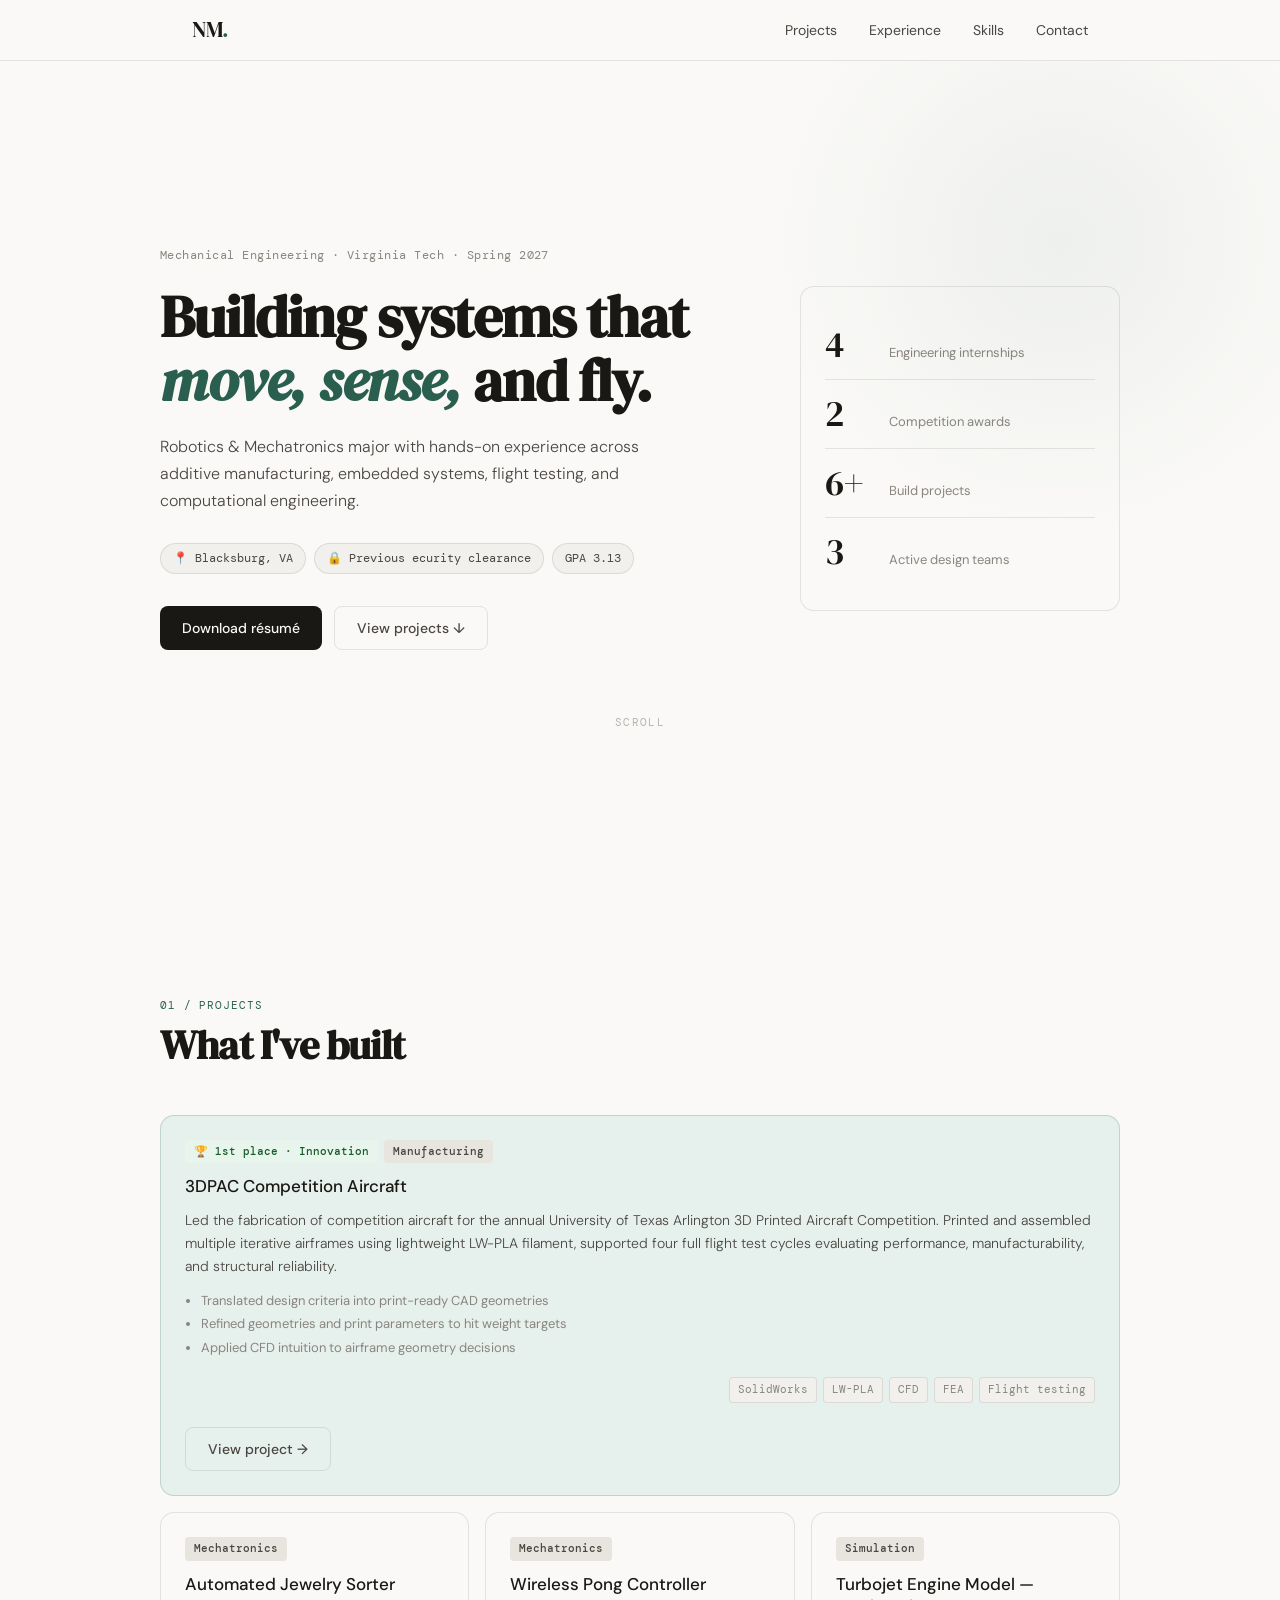
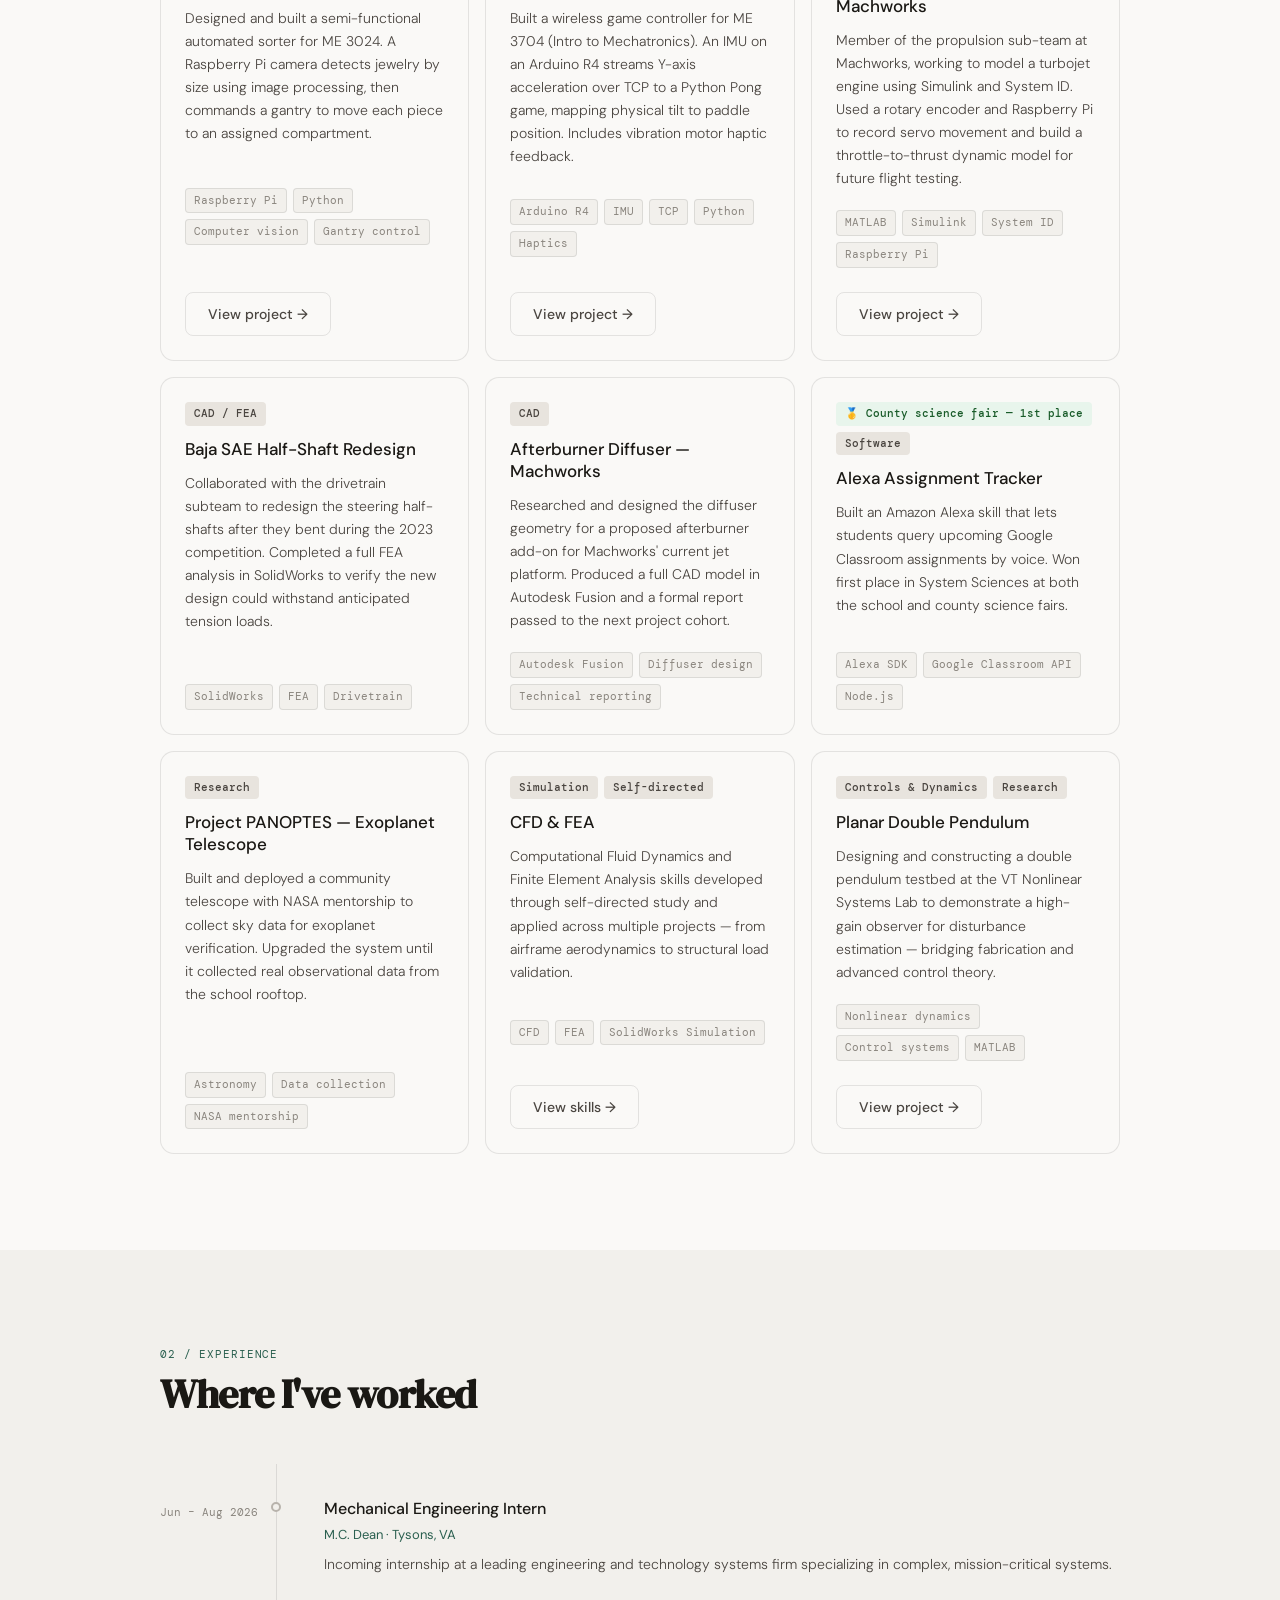
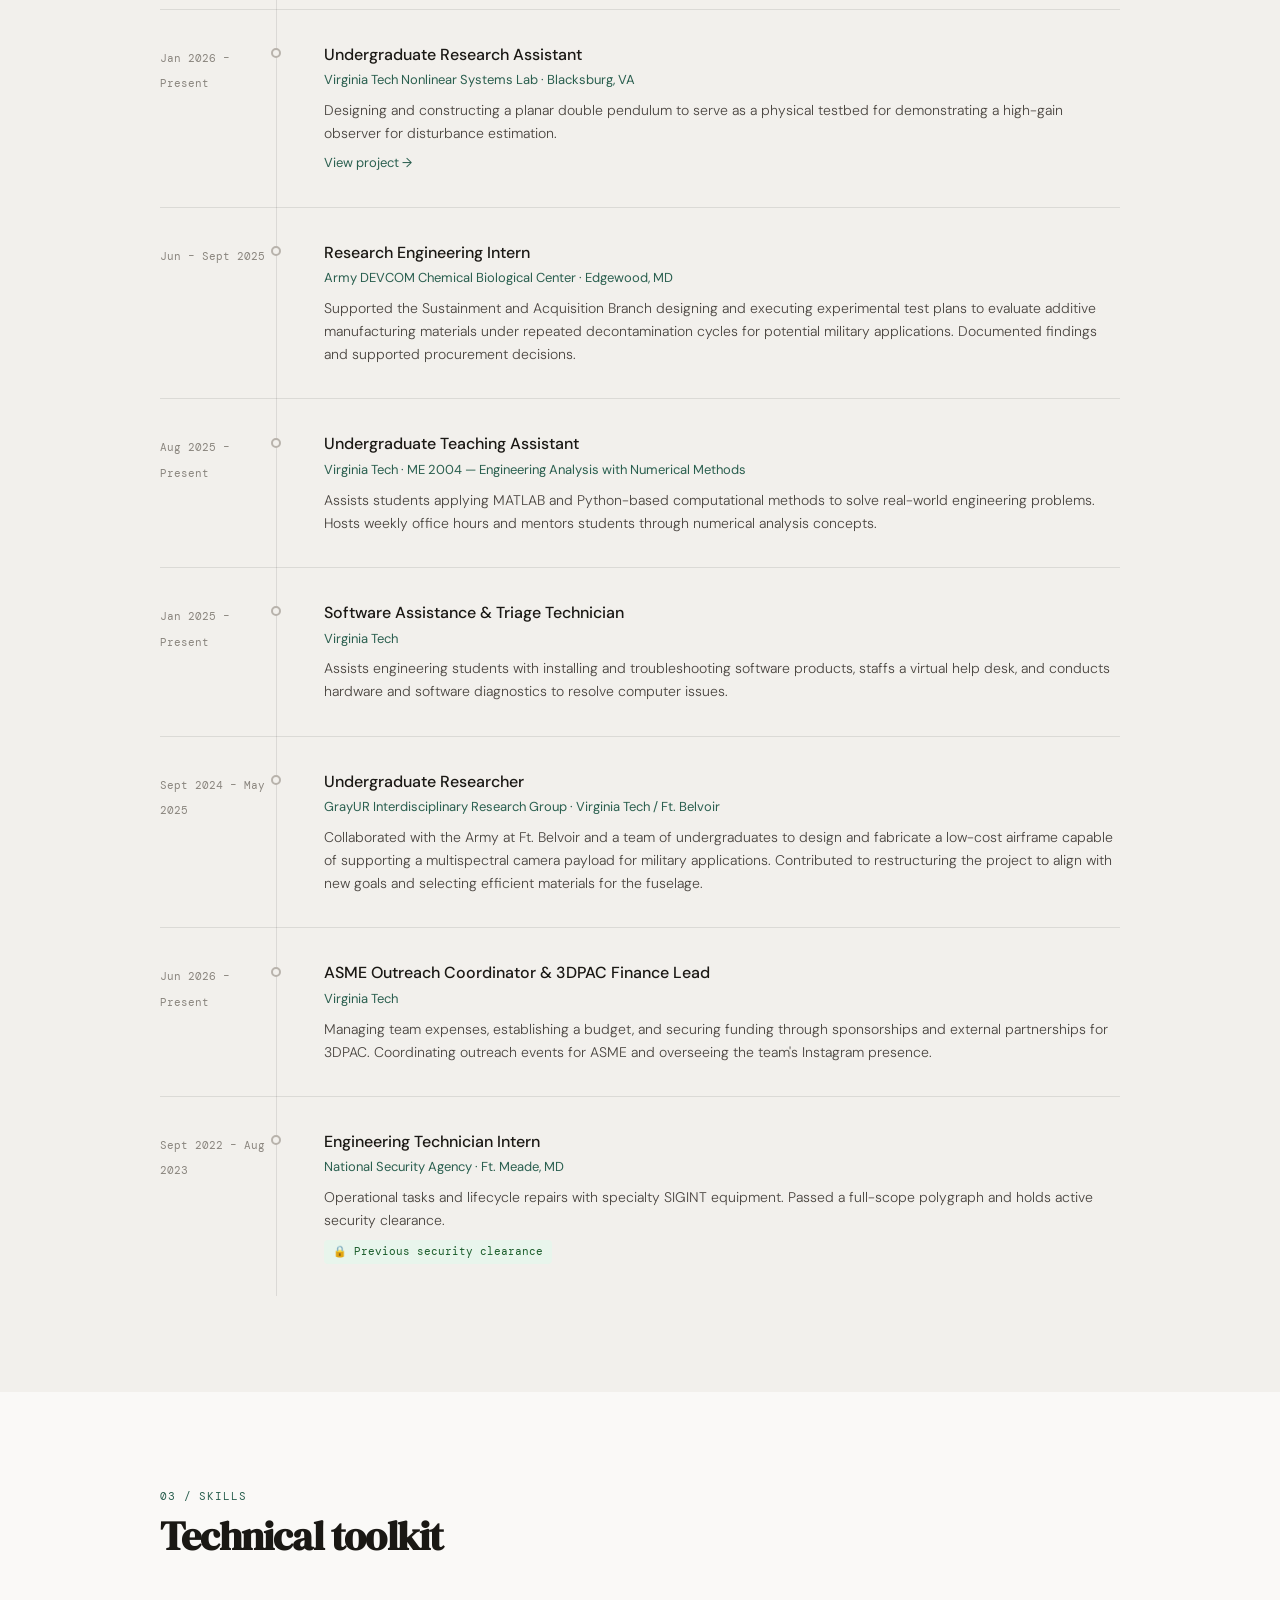
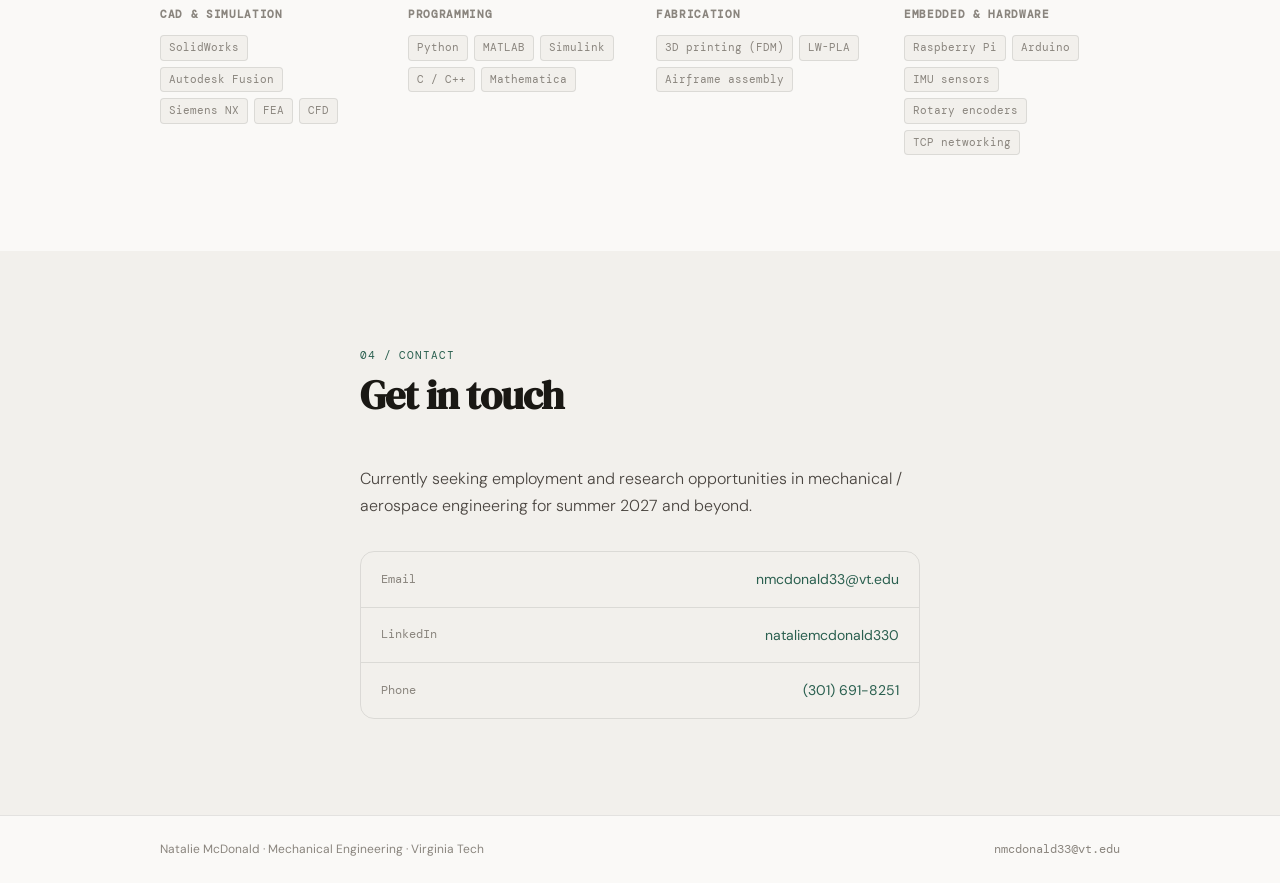
==== commit fa56059a: "Update hero text in index.html Removed the sentence about holding an active U.S. security clearance " ====
--- a/index.html
+++ b/index.html
@@ -41,8 +41,7 @@
           <div class="hero-label">Mechanical Engineering · Virginia Tech · Spring 2027</div>
           <h1 class="hero-title">Building systems that <em>move, sense,</em> and fly.</h1>
           <p class="hero-sub">
-            Robotics &amp; Mechatronics major with hands-on experience across additive manufacturing, embedded systems, flight testing, and computational engineering. Holds active U.S. security clearance.
-          </p>
+            Robotics &amp; Mechatronics major with hands-on experience across additive manufacturing, embedded systems, flight testing, and computational engineering.
           <div class="hero-pills">
             <span class="pill">📍 Blacksburg, VA</span>
             <span class="pill">🔒 Previous ecurity clearance</span>
--- a/style.css
+++ b/style.css
@@ -435,7 +435,7 @@
 .exp-list::before {
   content: '';
   position: absolute;
-  left: 90px;
+  left: 116px;
   top: 0;
   bottom: 0;
   width: 1px;
@@ -444,7 +444,7 @@
 
 .exp-item {
   display: grid;
-  grid-template-columns: 90px 1fr;
+  grid-template-columns: 116px 1fr;
   gap: 2rem;
   padding: 2rem 0;
   border-bottom: 1px solid var(--border);
@@ -456,7 +456,7 @@
 .exp-item::after {
   content: '';
   position: absolute;
-  left: 85px;
+  left: 111px;
   top: 2.4rem;
   width: 10px;
   height: 10px;
@@ -474,7 +474,8 @@
   font-family: var(--font-mono);
   font-size: 11px;
   color: var(--ink-3);
-  white-space: nowrap;
+  white-space: normal;
+  line-height: 1.6;
 }
 
 .exp-body { padding-left: 1rem; }
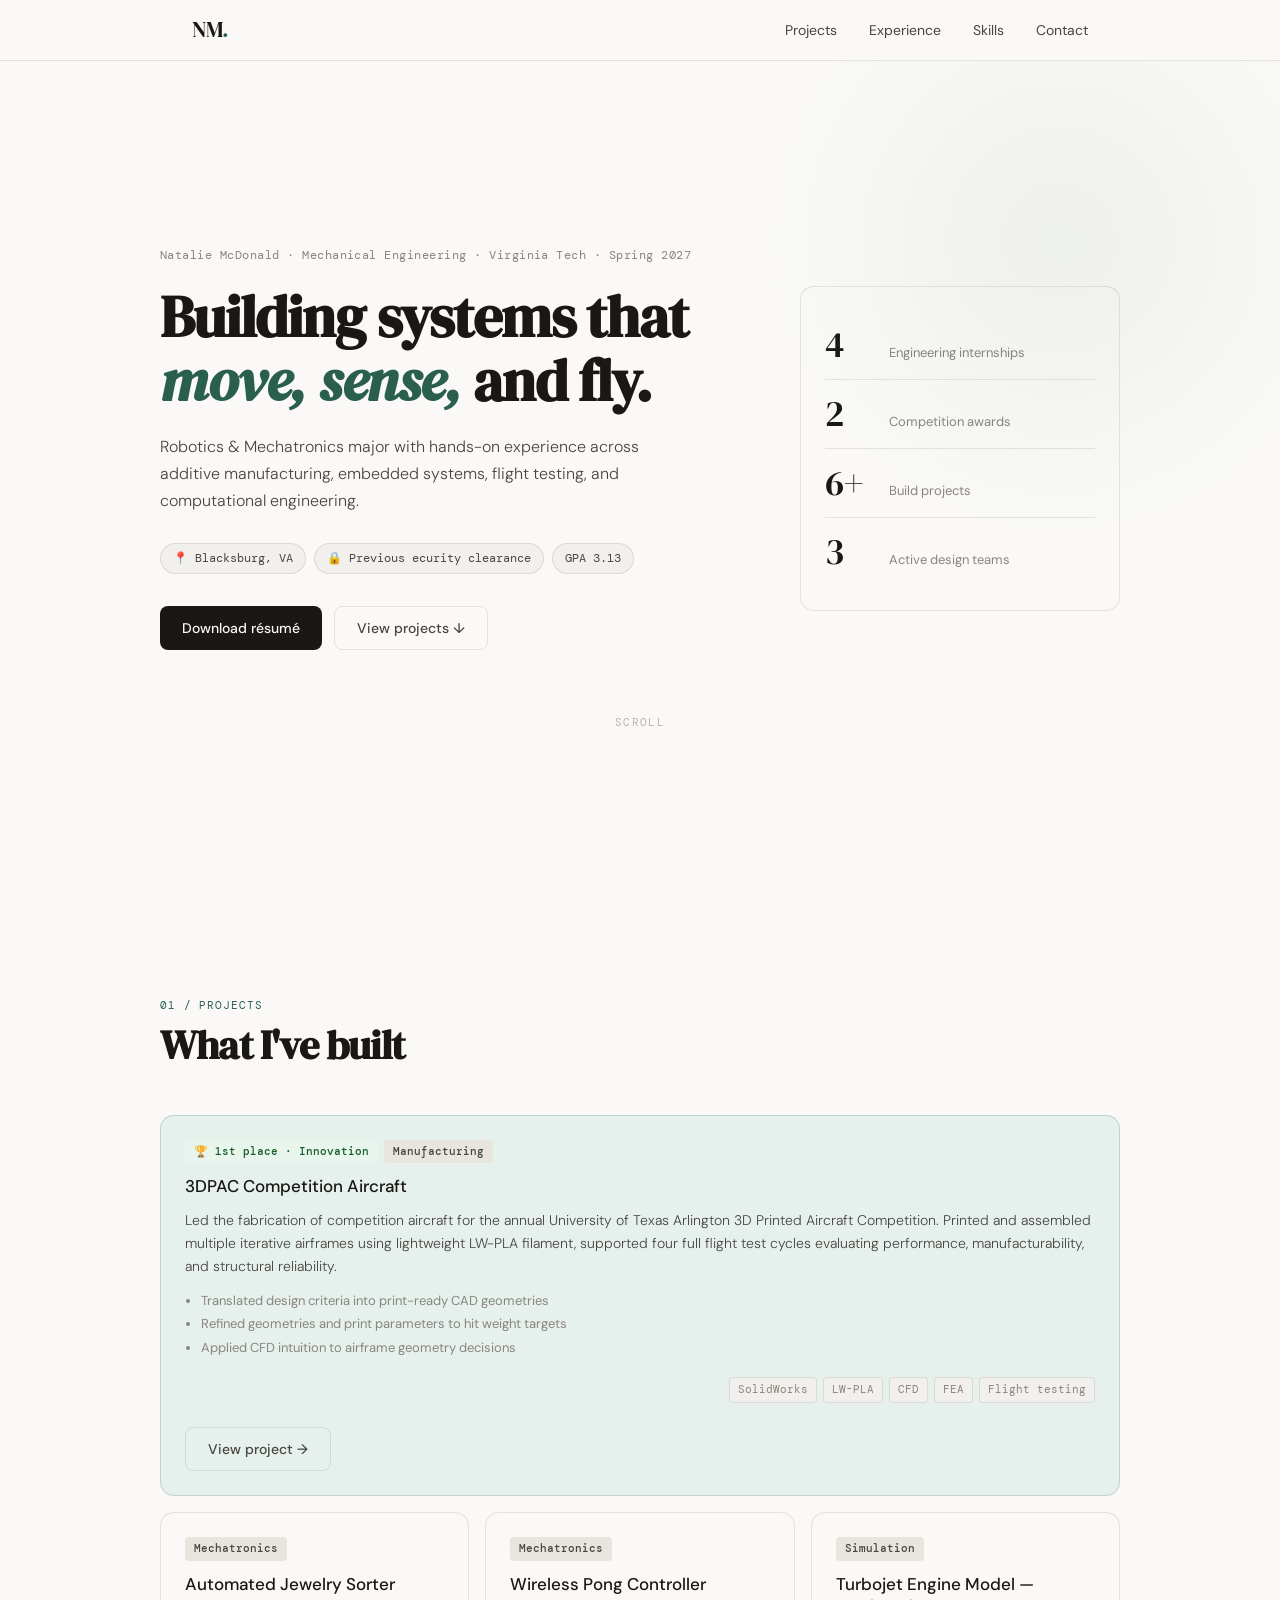
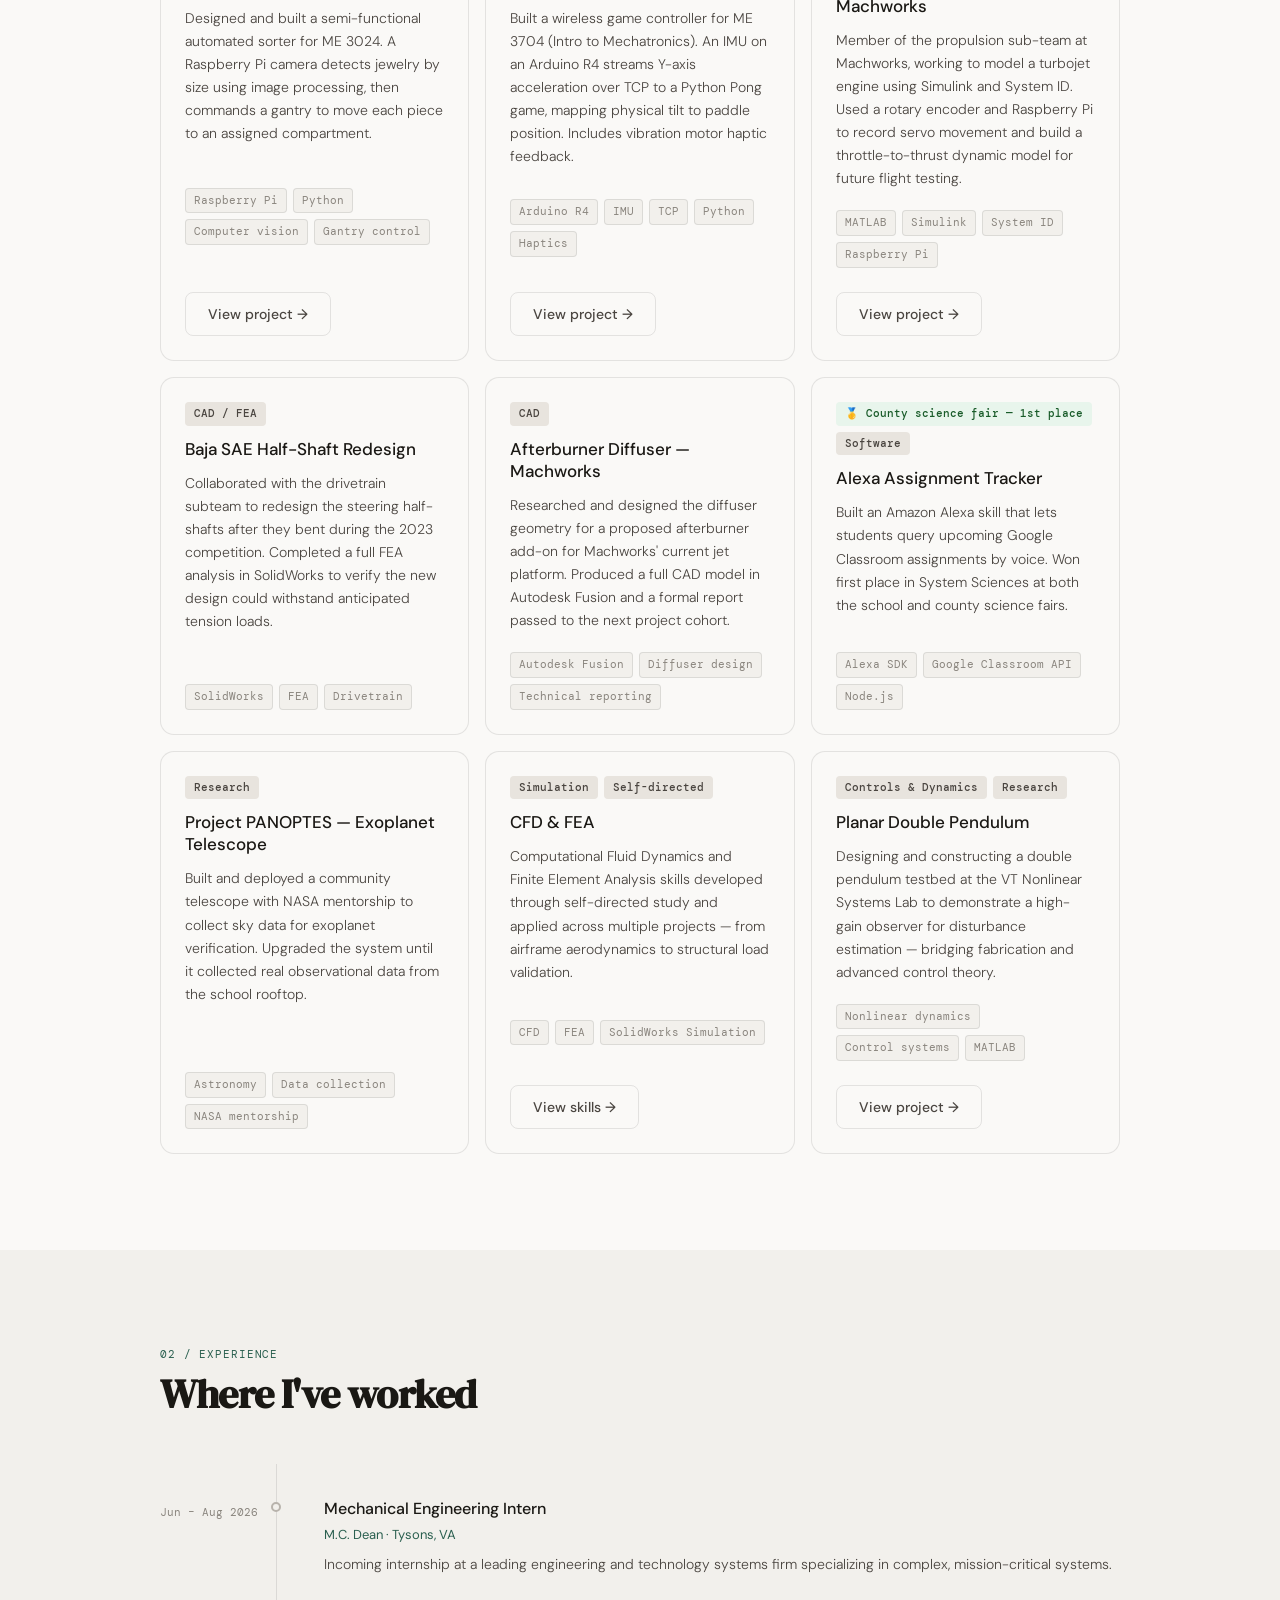
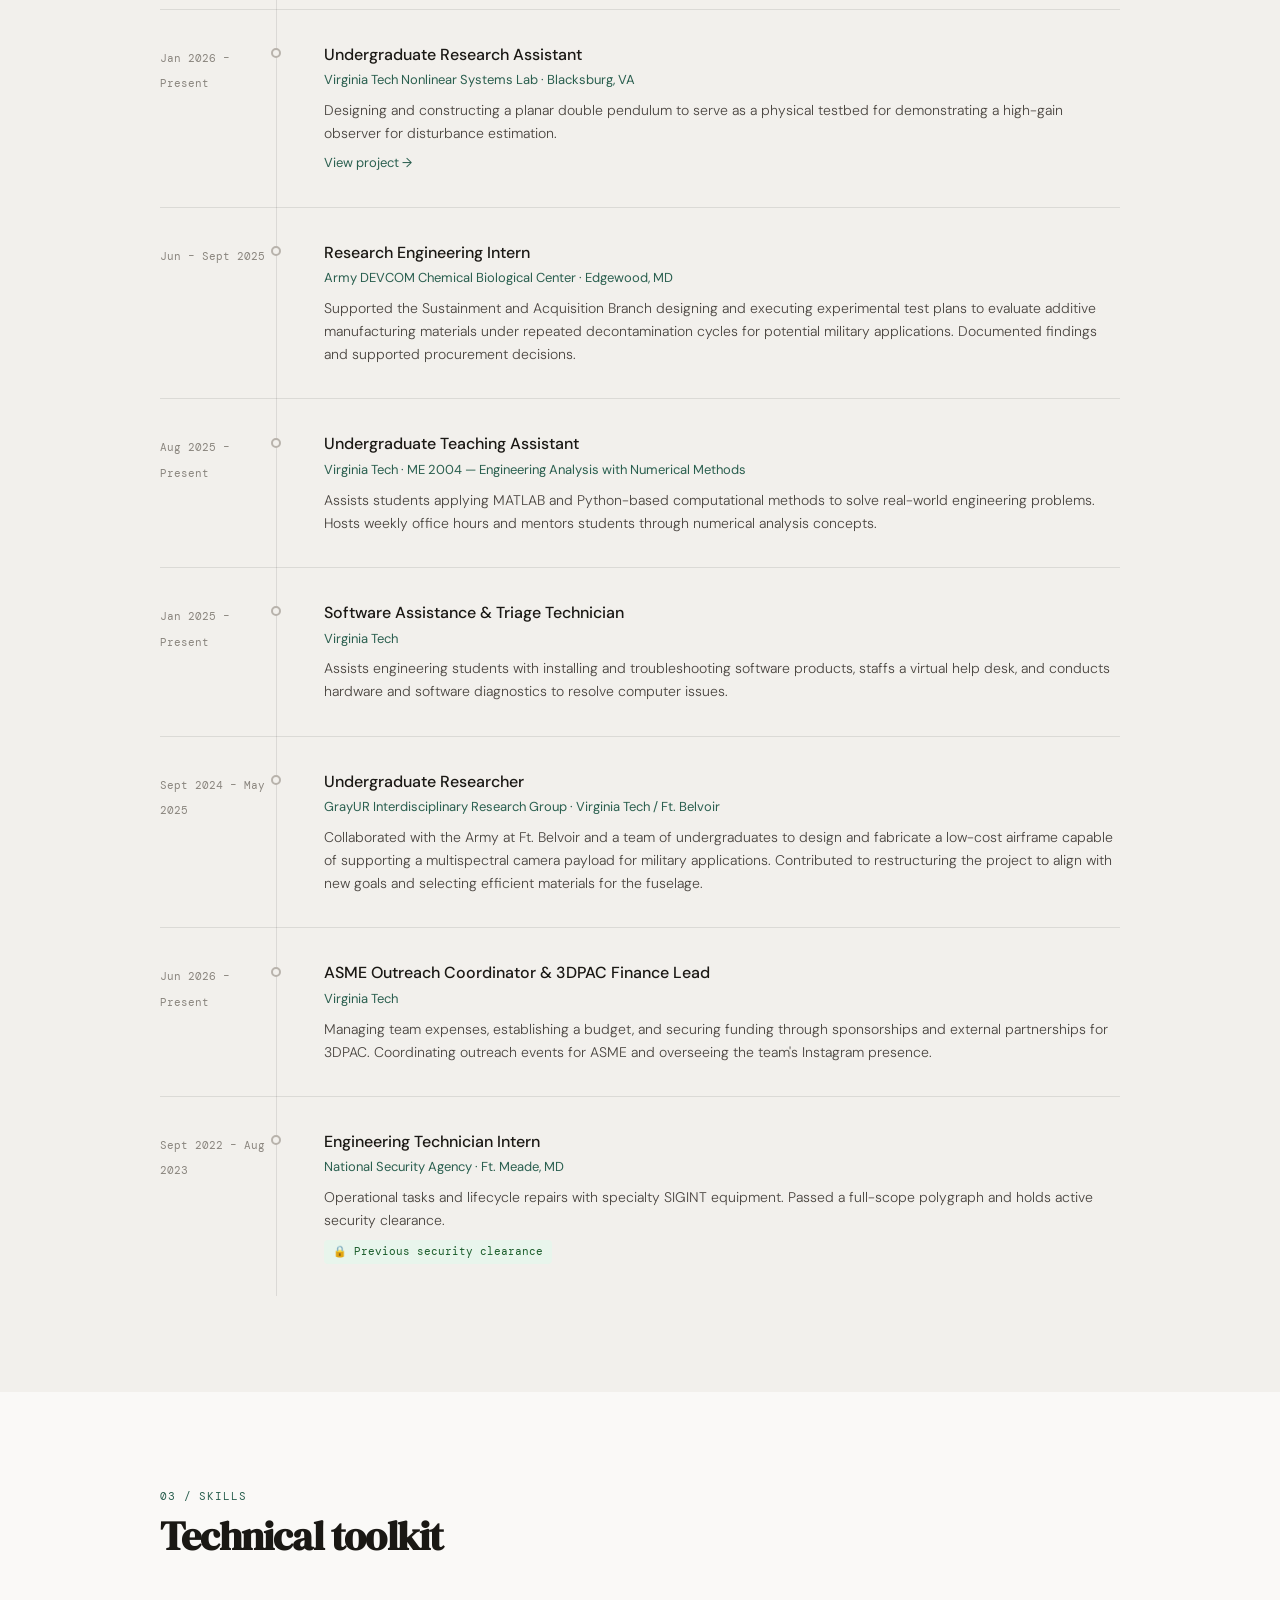
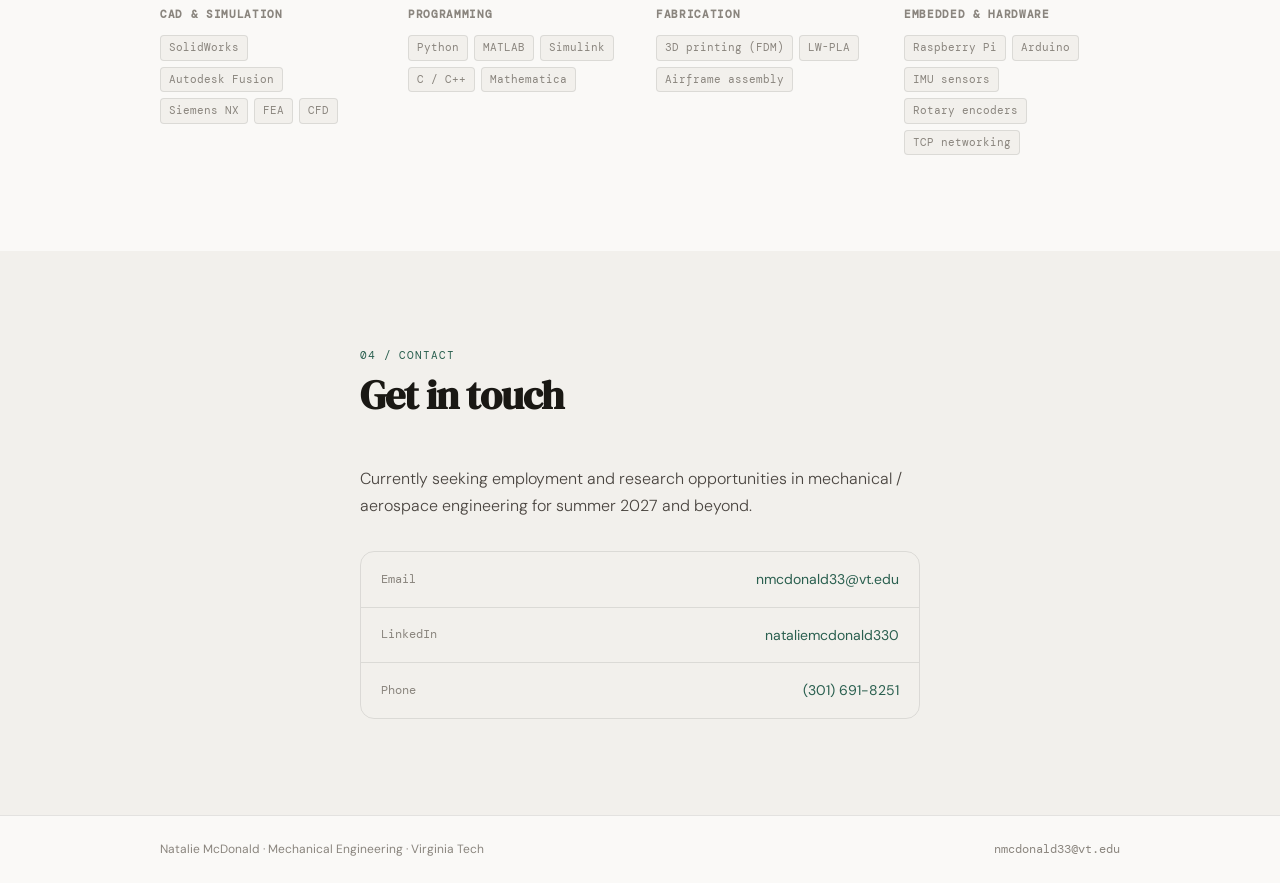
==== commit b1c7cdf7: "Update index.html" ====
--- a/index.html
+++ b/index.html
@@ -38,7 +38,7 @@
     <section class="hero">
       <div class="hero-inner">
         <div class="hero-text">
-          <div class="hero-label">Mechanical Engineering · Virginia Tech · Spring 2027</div>
+          <div class="hero-label">Natalie McDonald · Mechanical Engineering · Virginia Tech · Spring 2027</div>
           <h1 class="hero-title">Building systems that <em>move, sense,</em> and fly.</h1>
           <p class="hero-sub">
             Robotics &amp; Mechatronics major with hands-on experience across additive manufacturing, embedded systems, flight testing, and computational engineering.
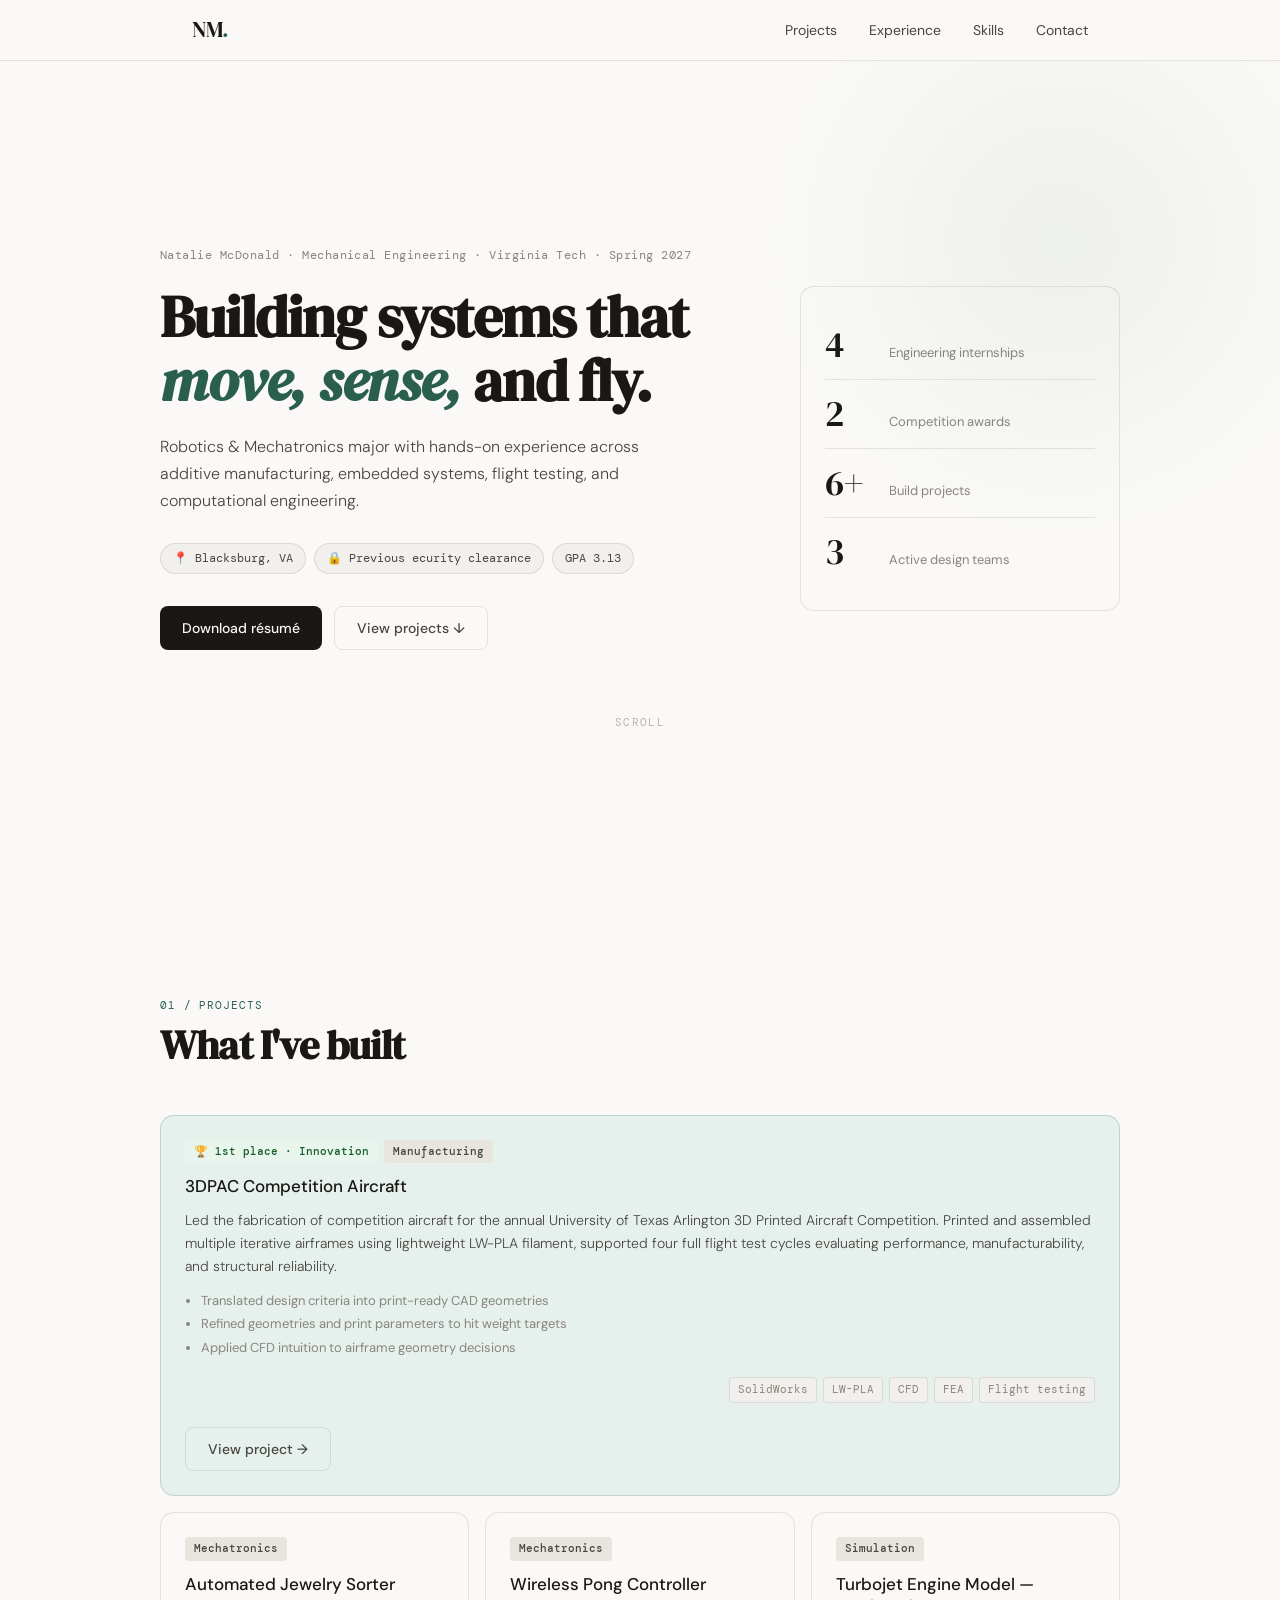
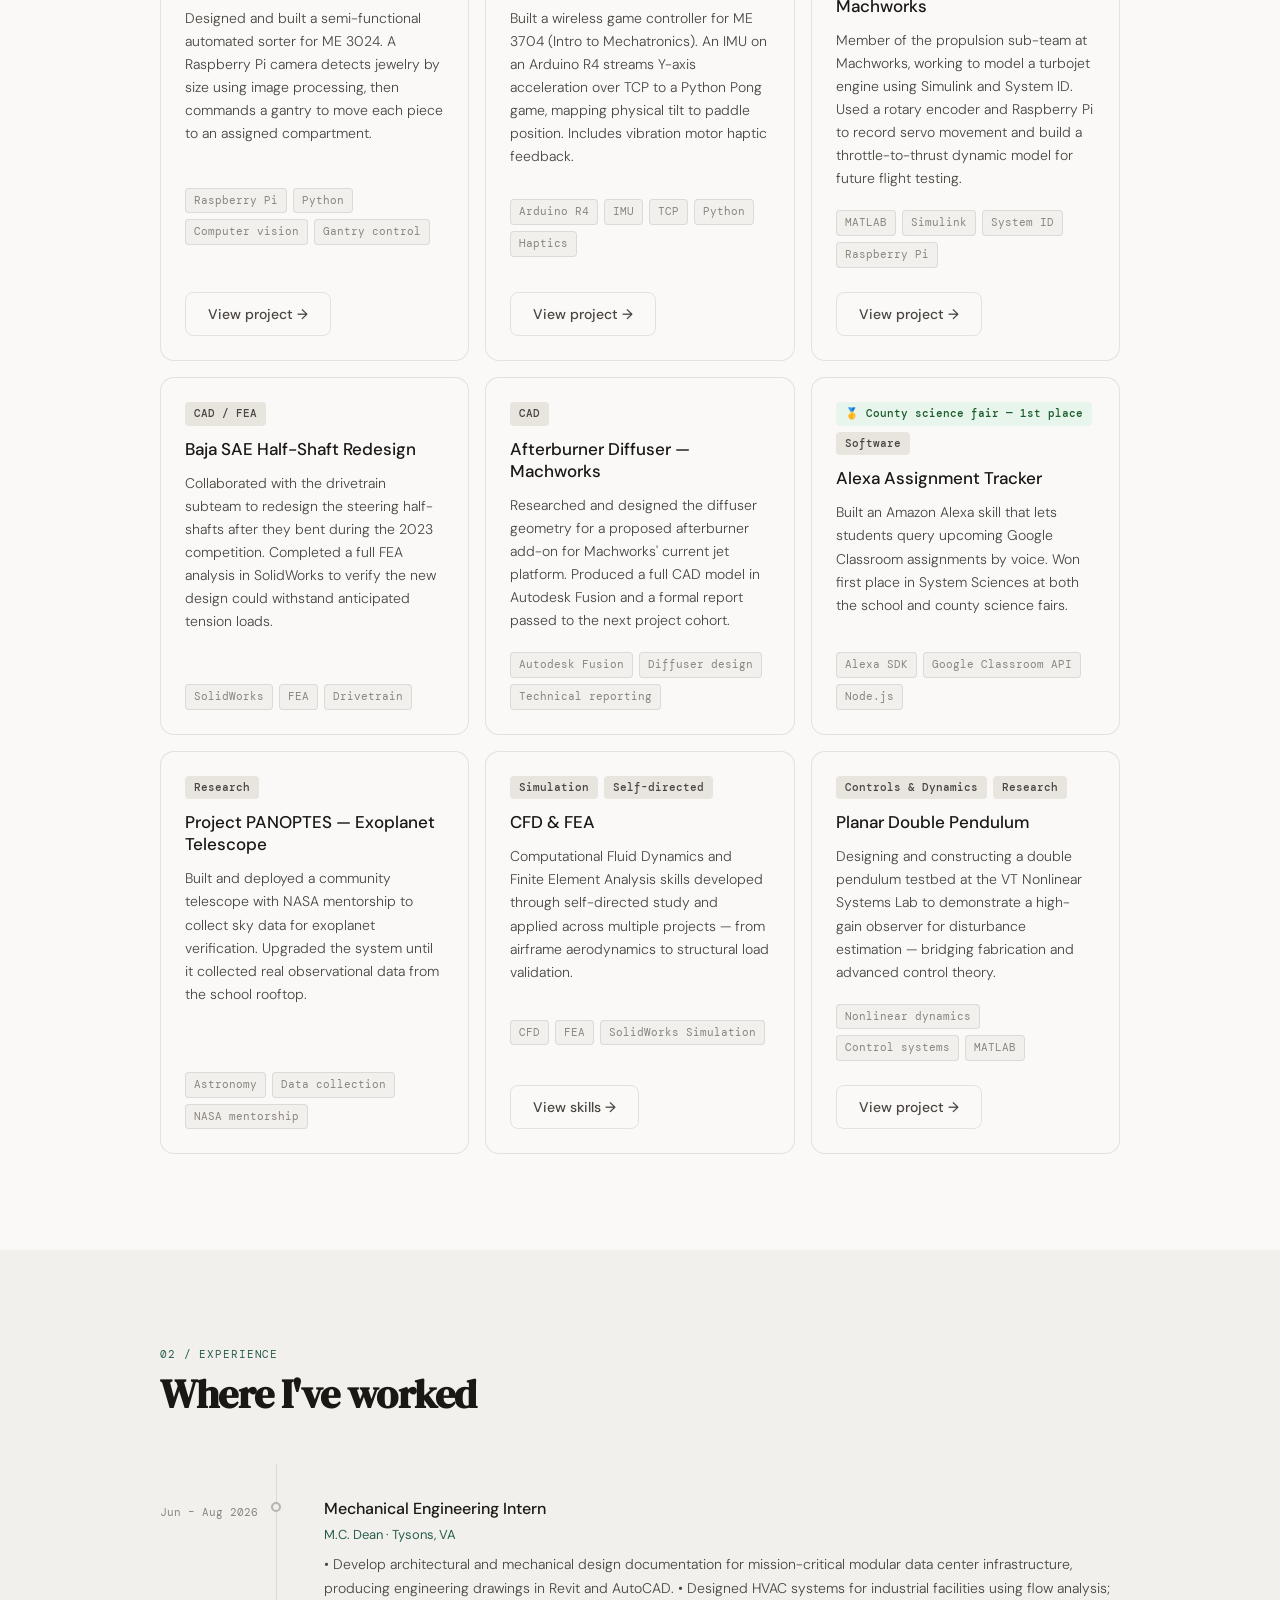
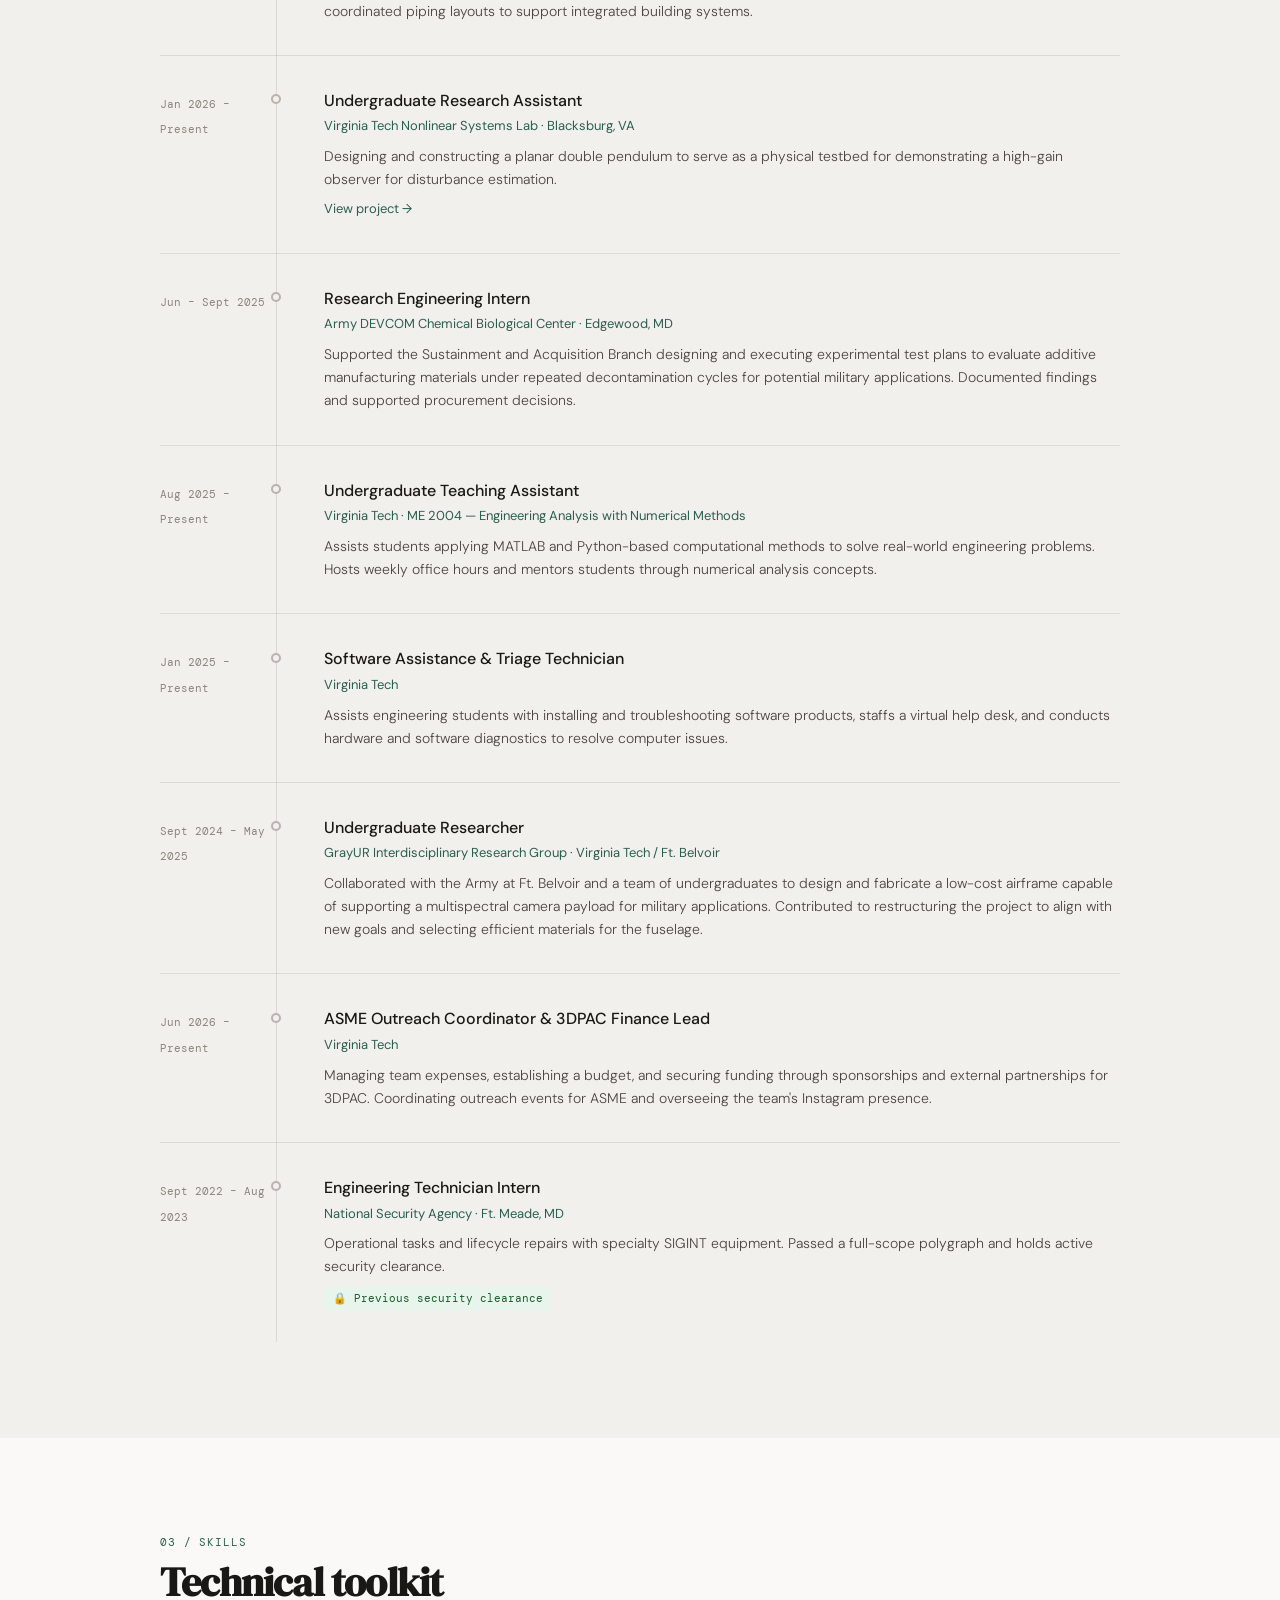
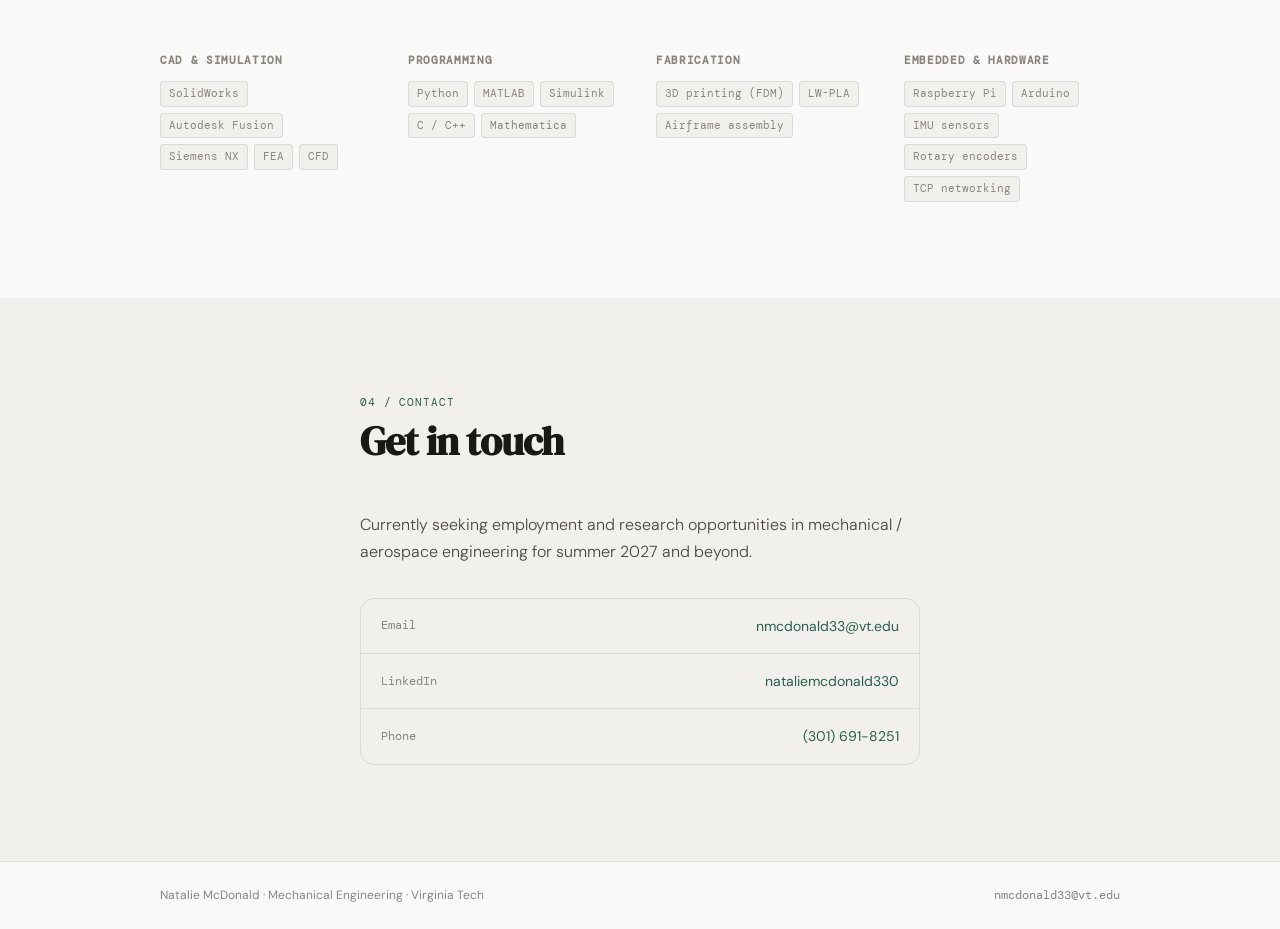
==== commit 9f10685f: "Revise internship description for clarity and detail Updated internship description with specific re" ====
--- a/index.html
+++ b/index.html
@@ -48,7 +48,7 @@
             <span class="pill">GPA 3.13</span>
           </div>
           <div class="hero-actions">
-            <a href="resume.pdf" class="btn btn-primary" download>Download résumé</a>
+            <a href="McDonald_Resume_condensed.pdf" class="btn btn-primary" download>Download résumé</a>
             <a href="#projects" class="btn btn-ghost">View projects ↓</a>
           </div>
         </div>
@@ -301,7 +301,7 @@
                 <h3 class="exp-role">Mechanical Engineering Intern</h3>
                 <span class="exp-org">M.C. Dean · Tysons, VA</span>
               </div>
-              <p class="exp-desc">Incoming internship at a leading engineering and technology systems firm specializing in complex, mission-critical systems.</p>
+              <p class="exp-desc">•	Develop architectural and mechanical design documentation for mission-critical modular data center infrastructure, producing engineering drawings in Revit and AutoCAD. •	Designed HVAC systems for industrial facilities using flow analysis; coordinated piping layouts to support integrated building systems.</p>
             </div>
           </div>
 
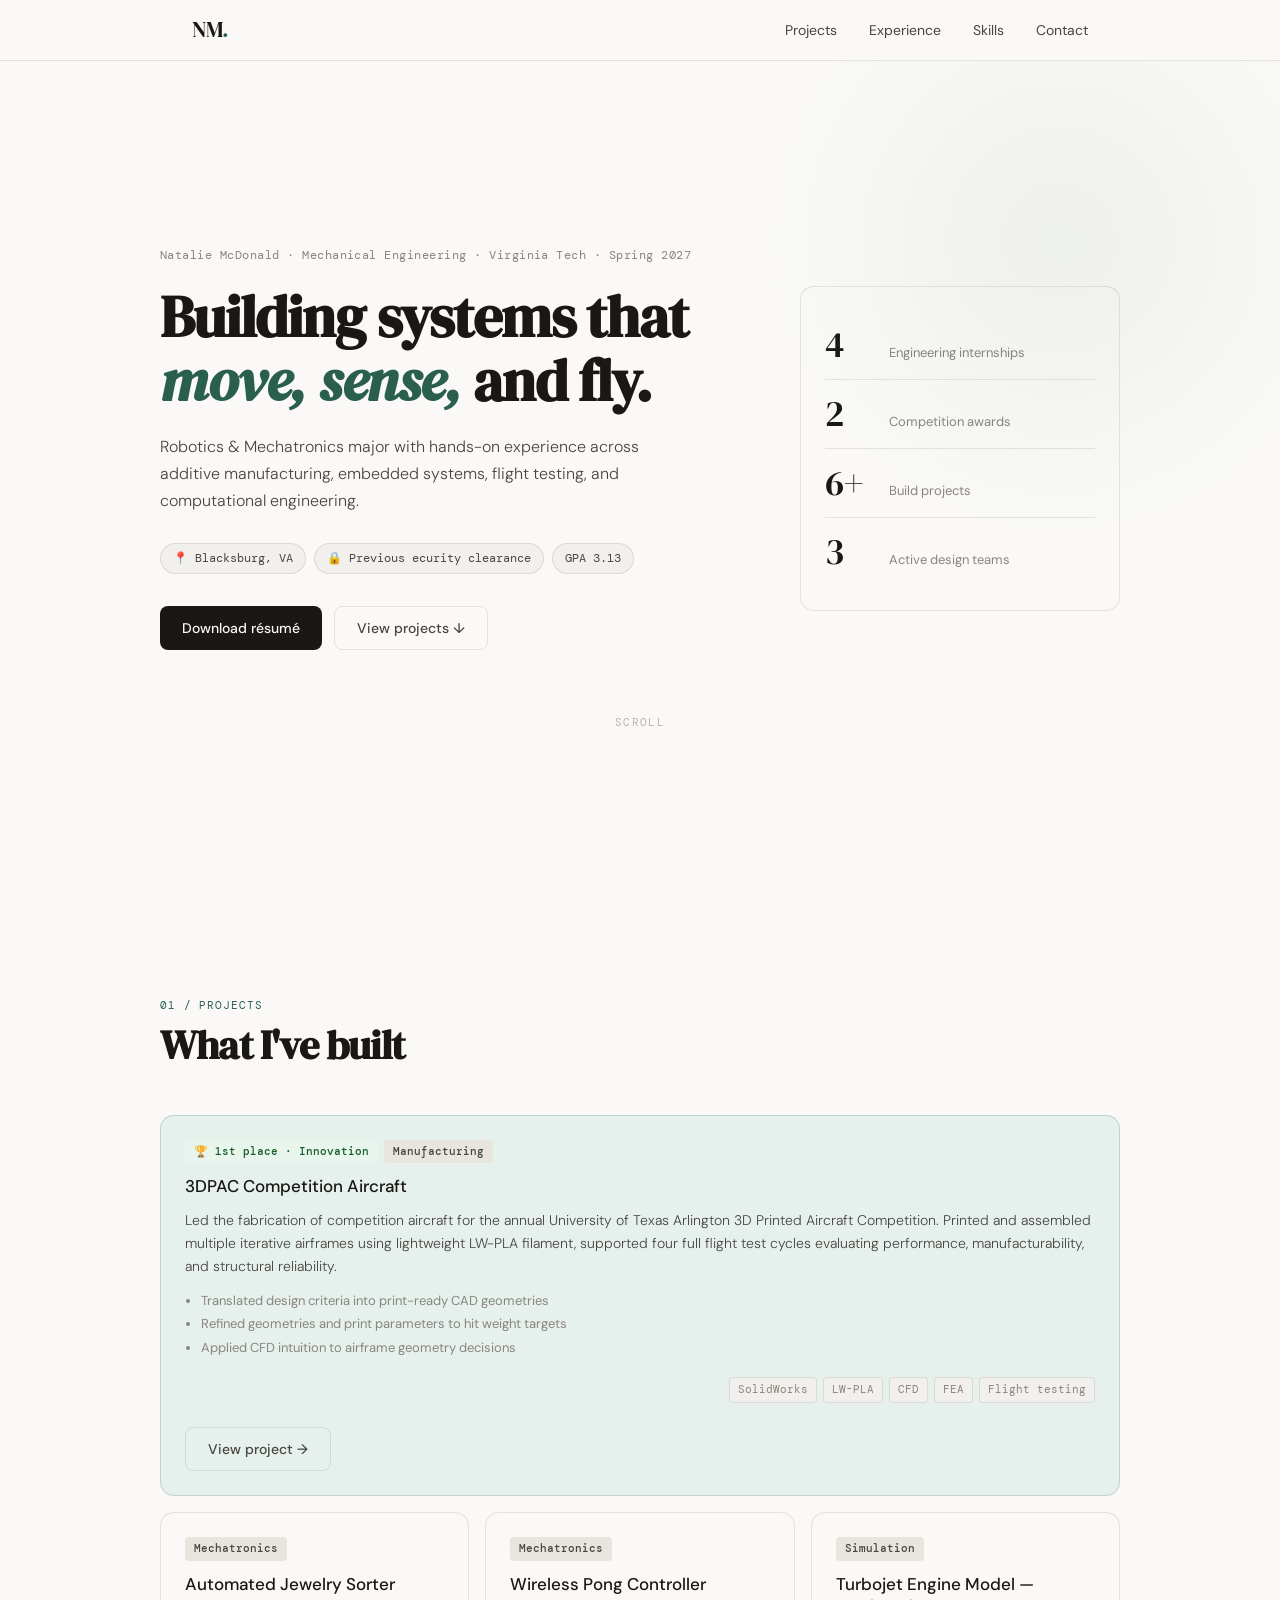
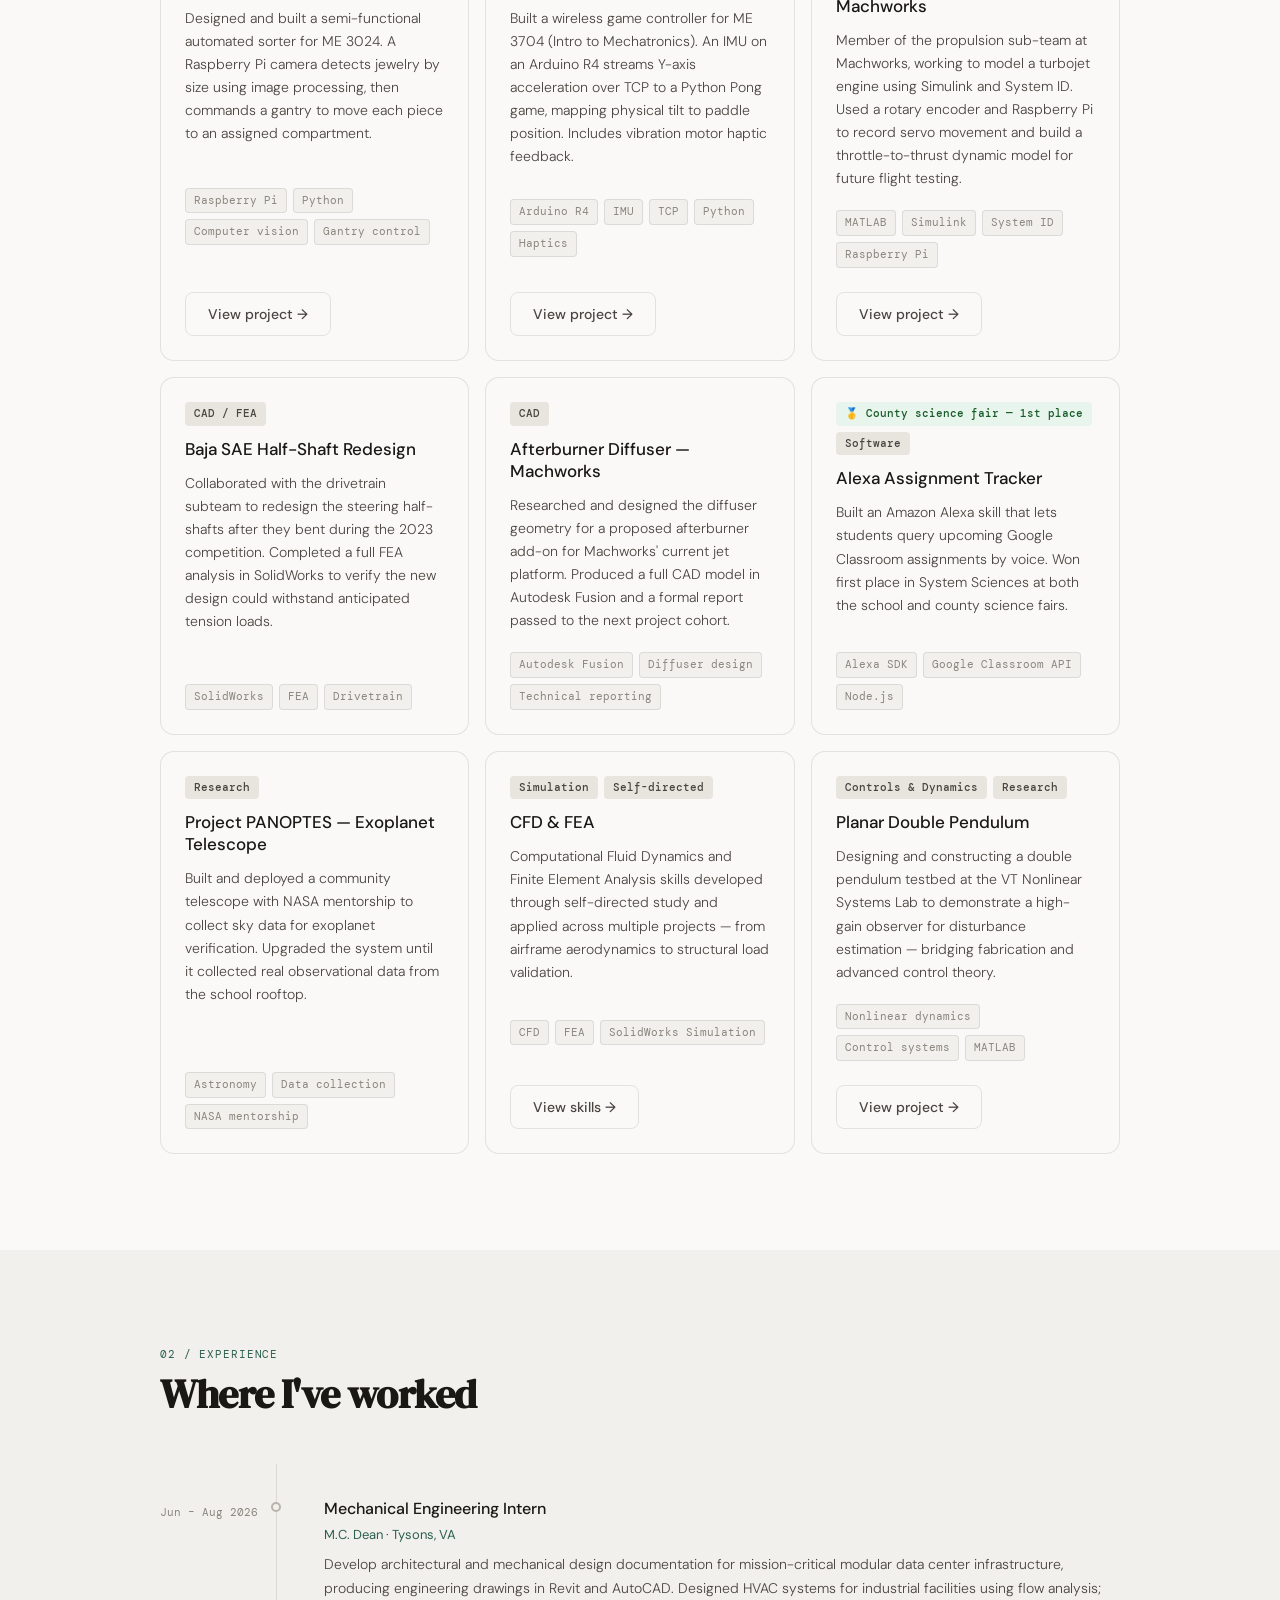
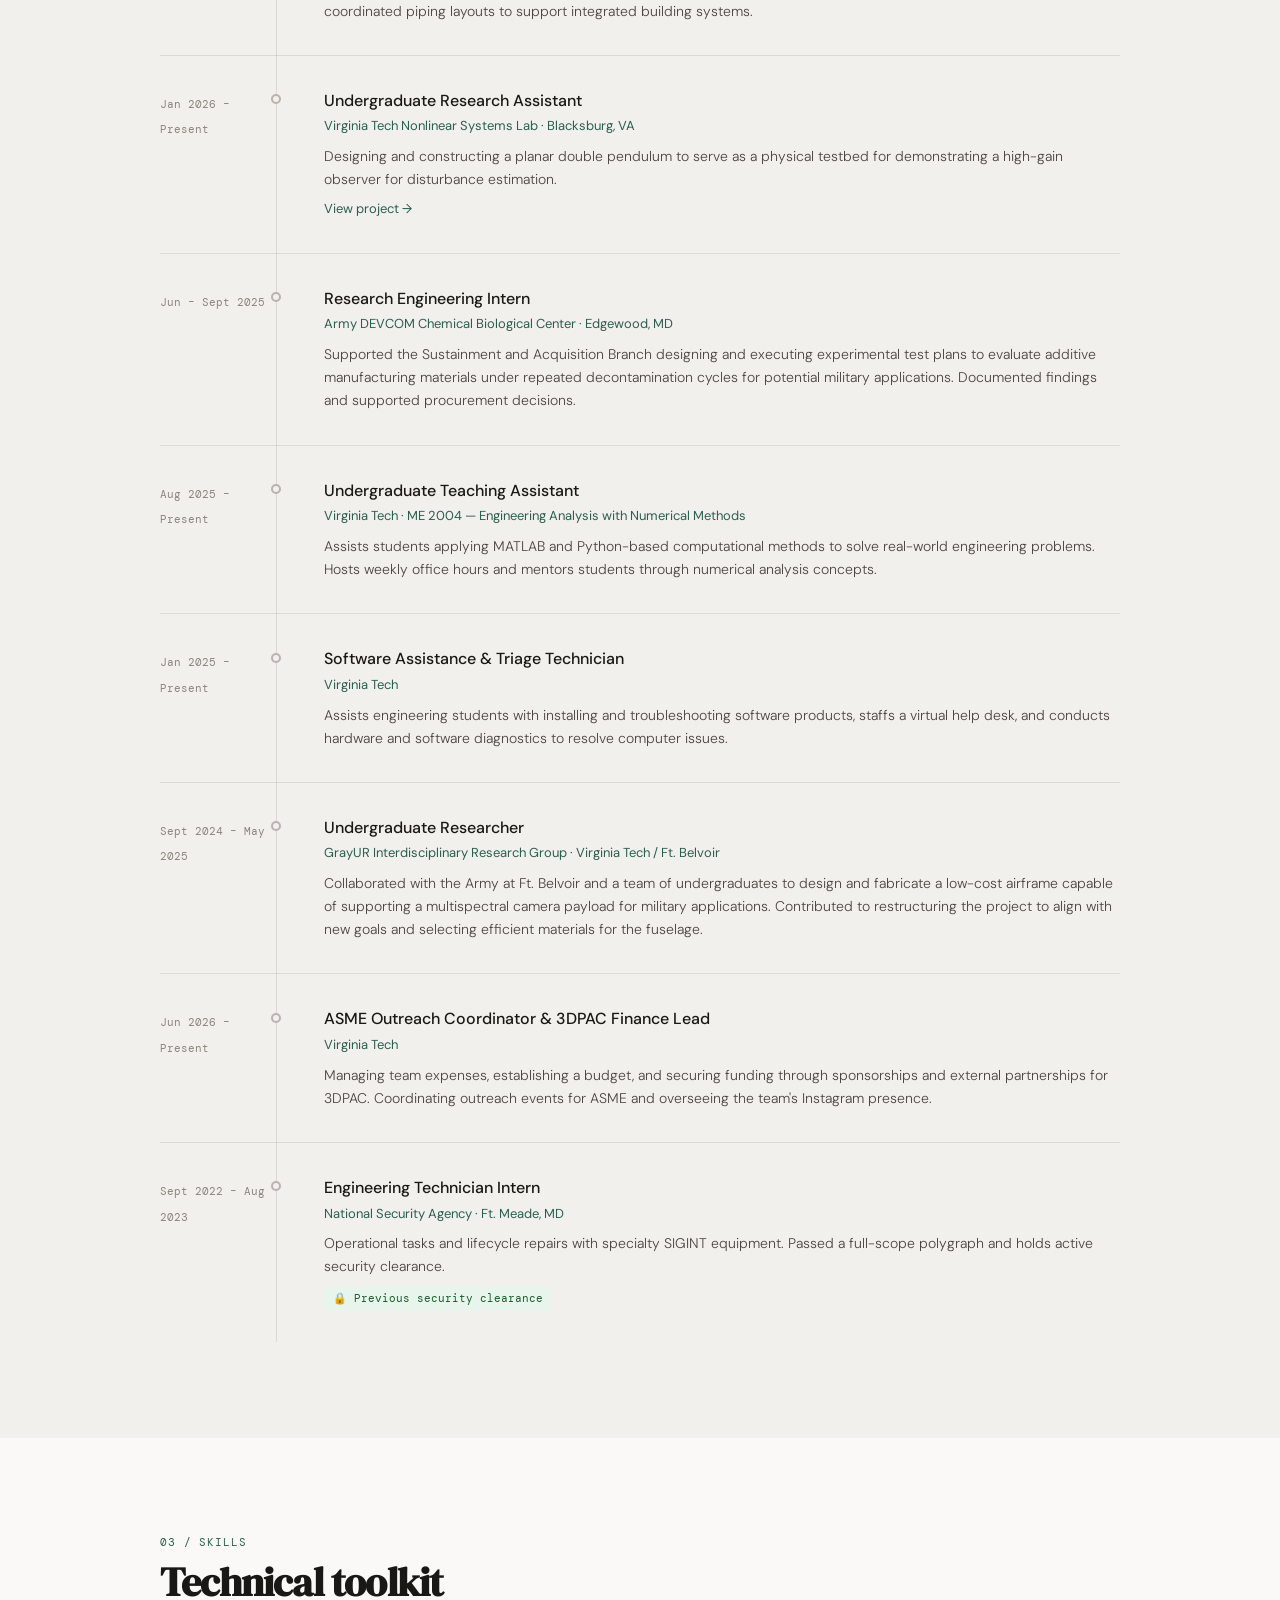
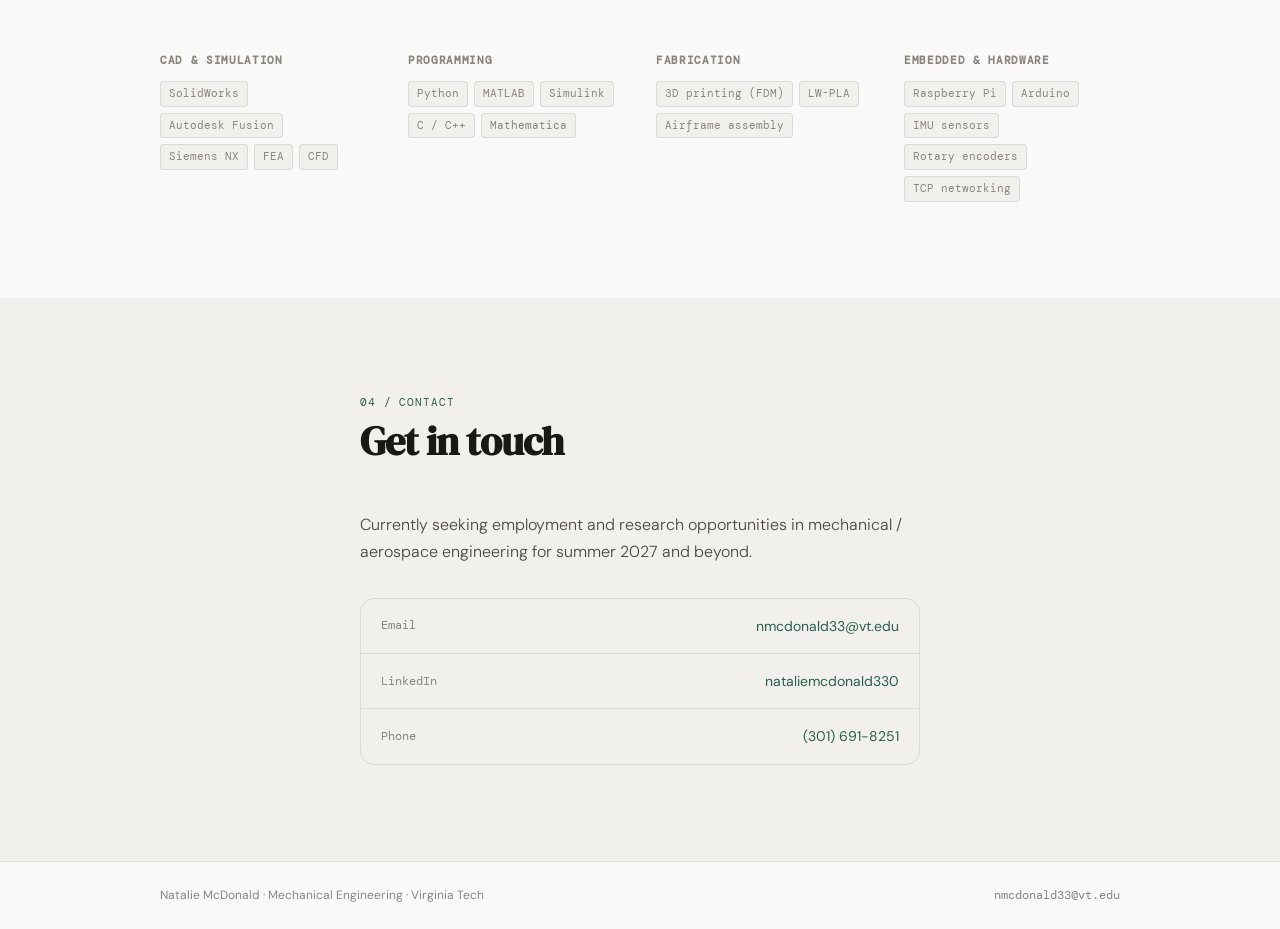
==== commit c29b62ec: "Refine experience description formatting Removed bullet points from the experience description." ====
--- a/index.html
+++ b/index.html
@@ -301,7 +301,7 @@
                 <h3 class="exp-role">Mechanical Engineering Intern</h3>
                 <span class="exp-org">M.C. Dean · Tysons, VA</span>
               </div>
-              <p class="exp-desc">•	Develop architectural and mechanical design documentation for mission-critical modular data center infrastructure, producing engineering drawings in Revit and AutoCAD. •	Designed HVAC systems for industrial facilities using flow analysis; coordinated piping layouts to support integrated building systems.</p>
+              <p class="exp-desc">Develop architectural and mechanical design documentation for mission-critical modular data center infrastructure, producing engineering drawings in Revit and AutoCAD. Designed HVAC systems for industrial facilities using flow analysis; coordinated piping layouts to support integrated building systems.</p>
             </div>
           </div>
 
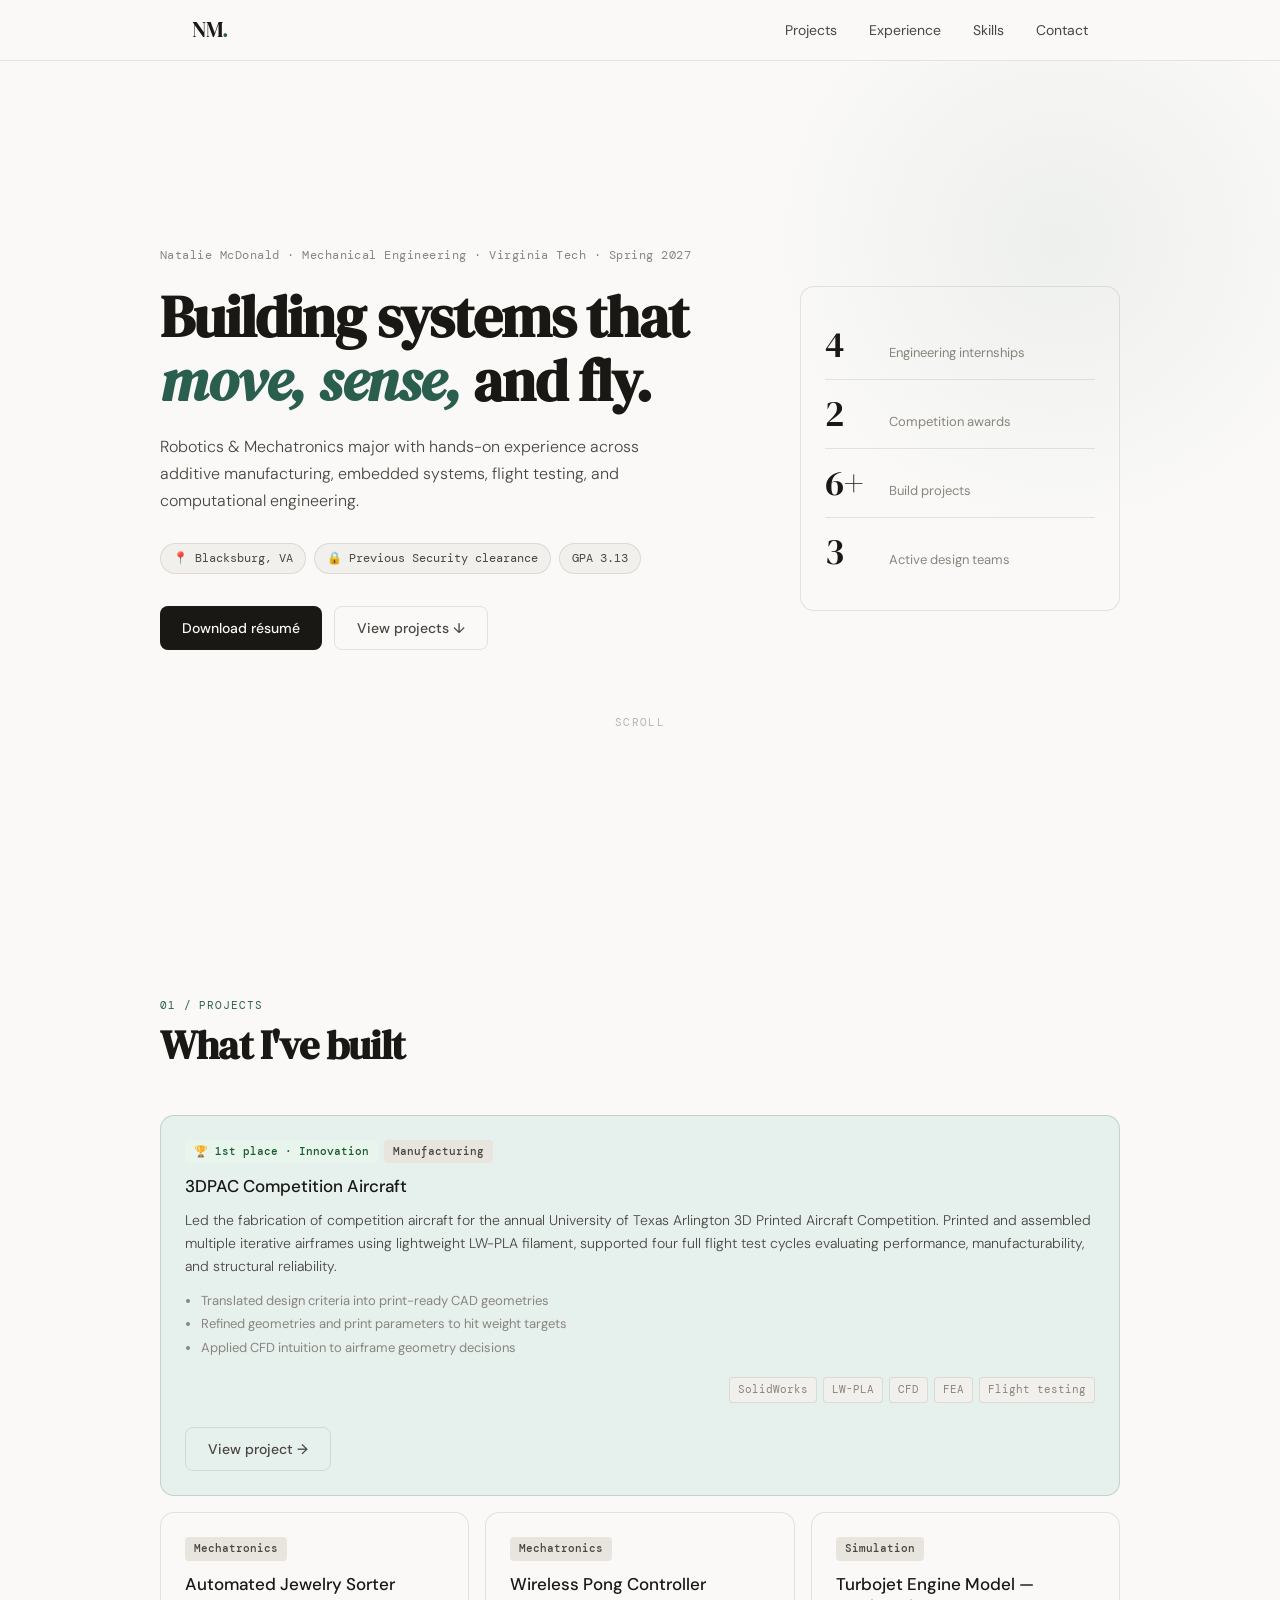
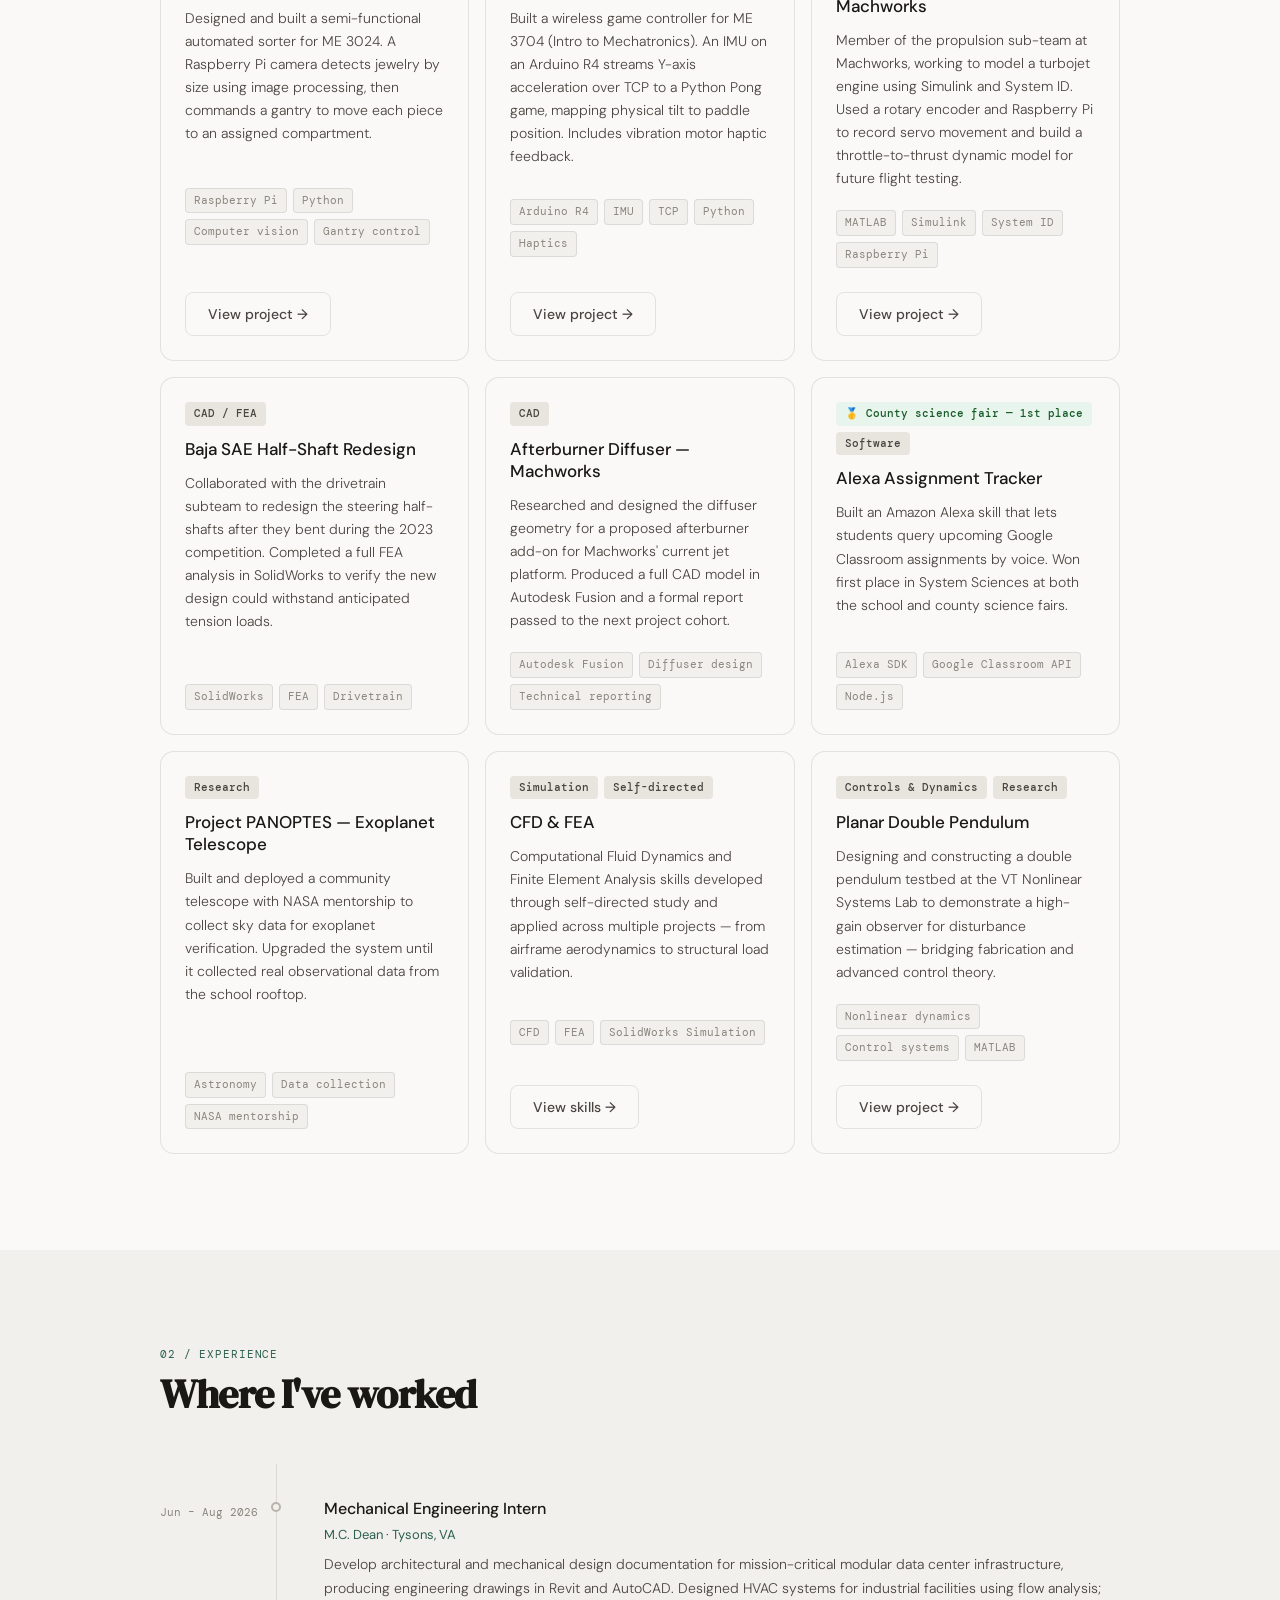
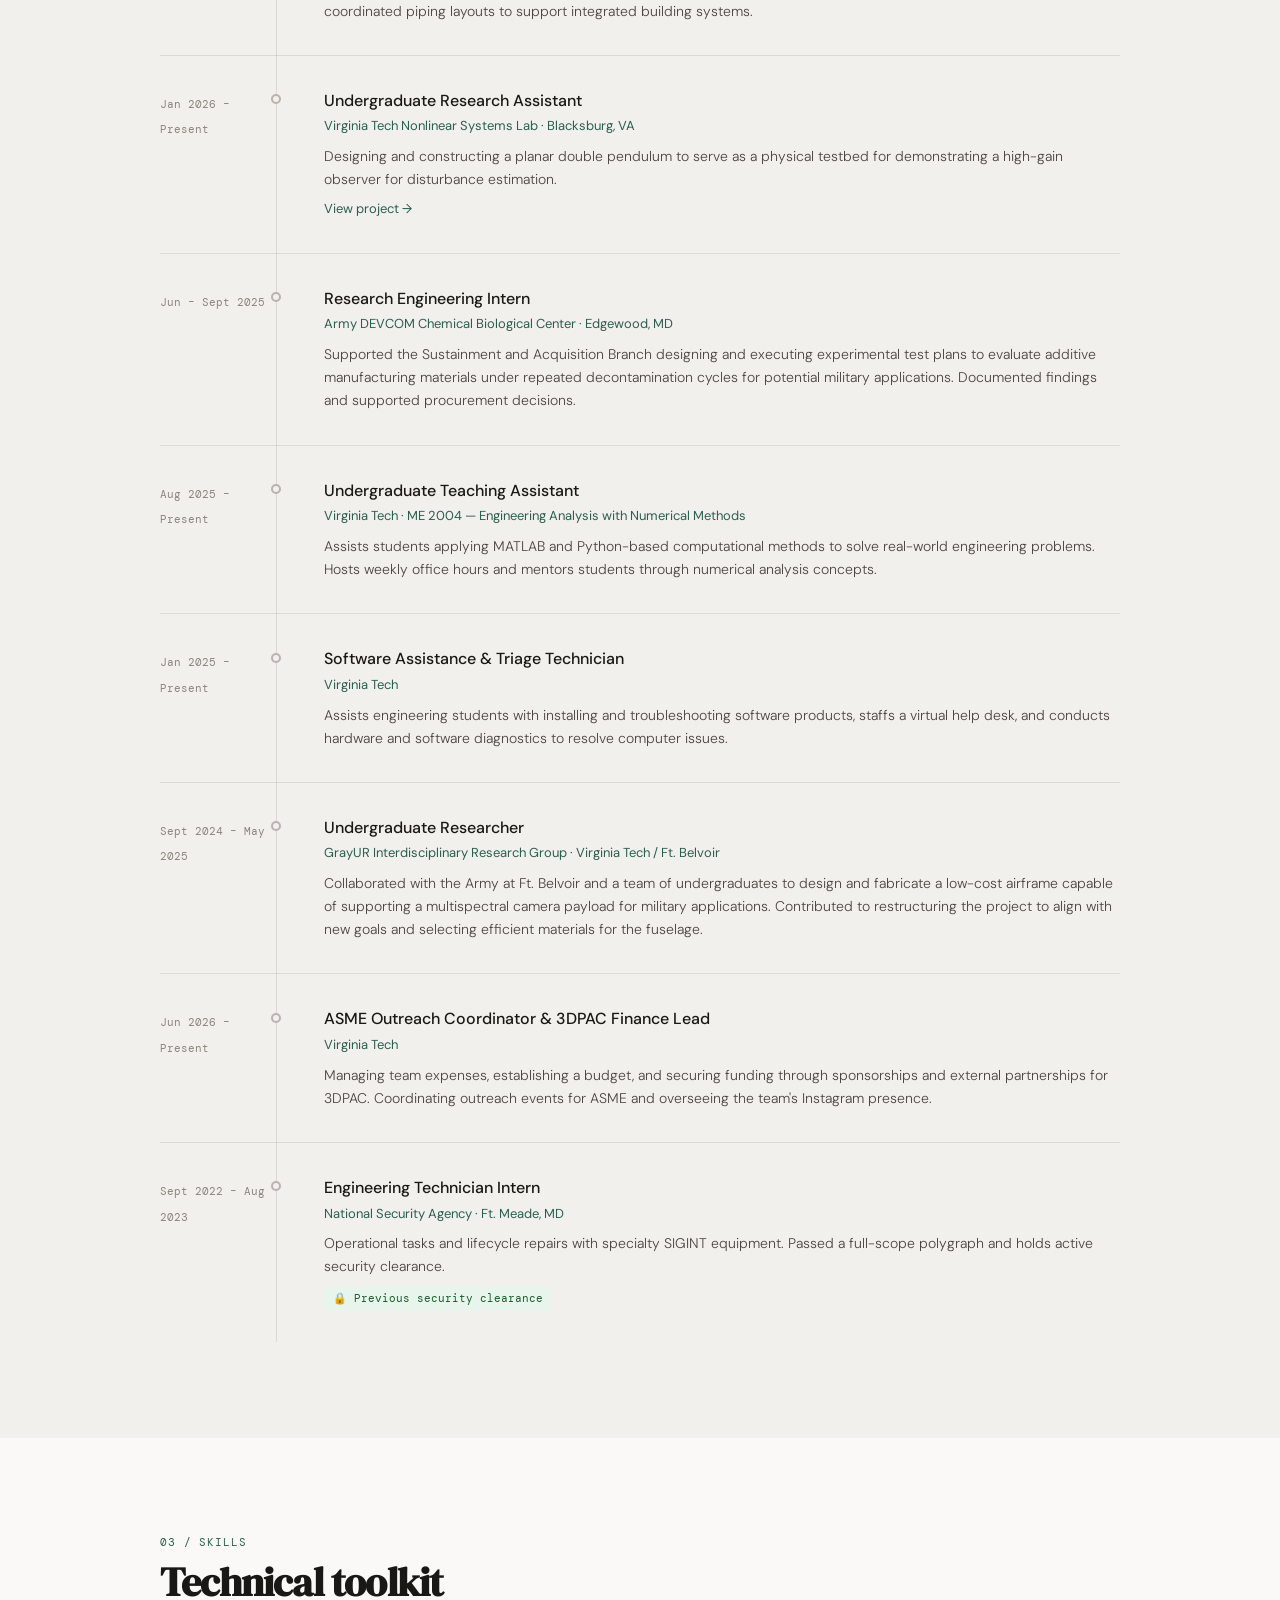
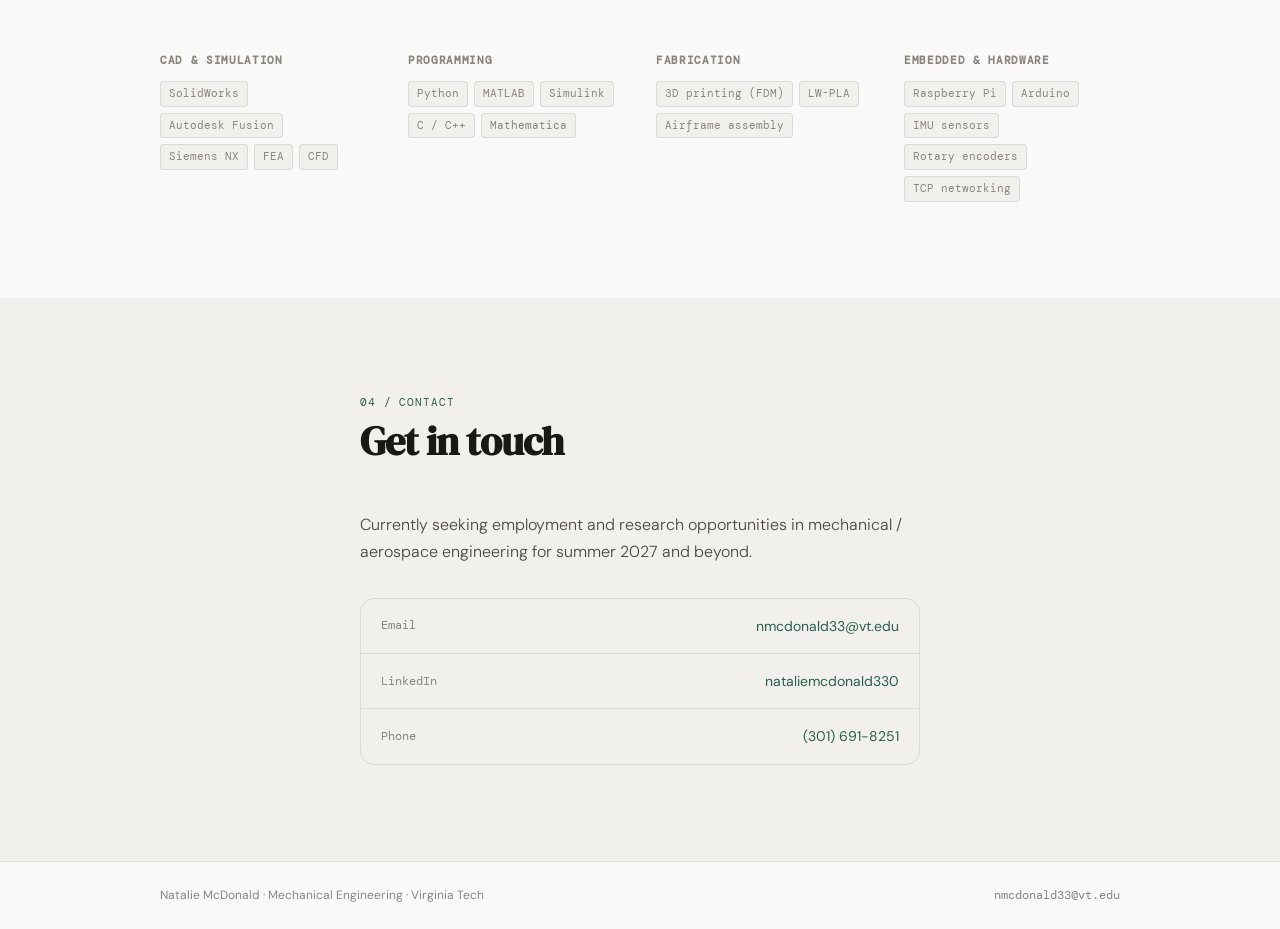
==== commit aca7b439: "Update index.html" ====
--- a/index.html
+++ b/index.html
@@ -44,11 +44,11 @@
             Robotics &amp; Mechatronics major with hands-on experience across additive manufacturing, embedded systems, flight testing, and computational engineering.
           <div class="hero-pills">
             <span class="pill">📍 Blacksburg, VA</span>
-            <span class="pill">🔒 Previous ecurity clearance</span>
+            <span class="pill">🔒 Previous Security clearance</span>
             <span class="pill">GPA 3.13</span>
           </div>
           <div class="hero-actions">
-            <a href="McDonald_Resume_condensed.pdf" class="btn btn-primary" download>Download résumé</a>
+            <a href="NMcDonald_Resume_up" class="btn btn-primary" download>Download résumé</a>
             <a href="#projects" class="btn btn-ghost">View projects ↓</a>
           </div>
         </div>
